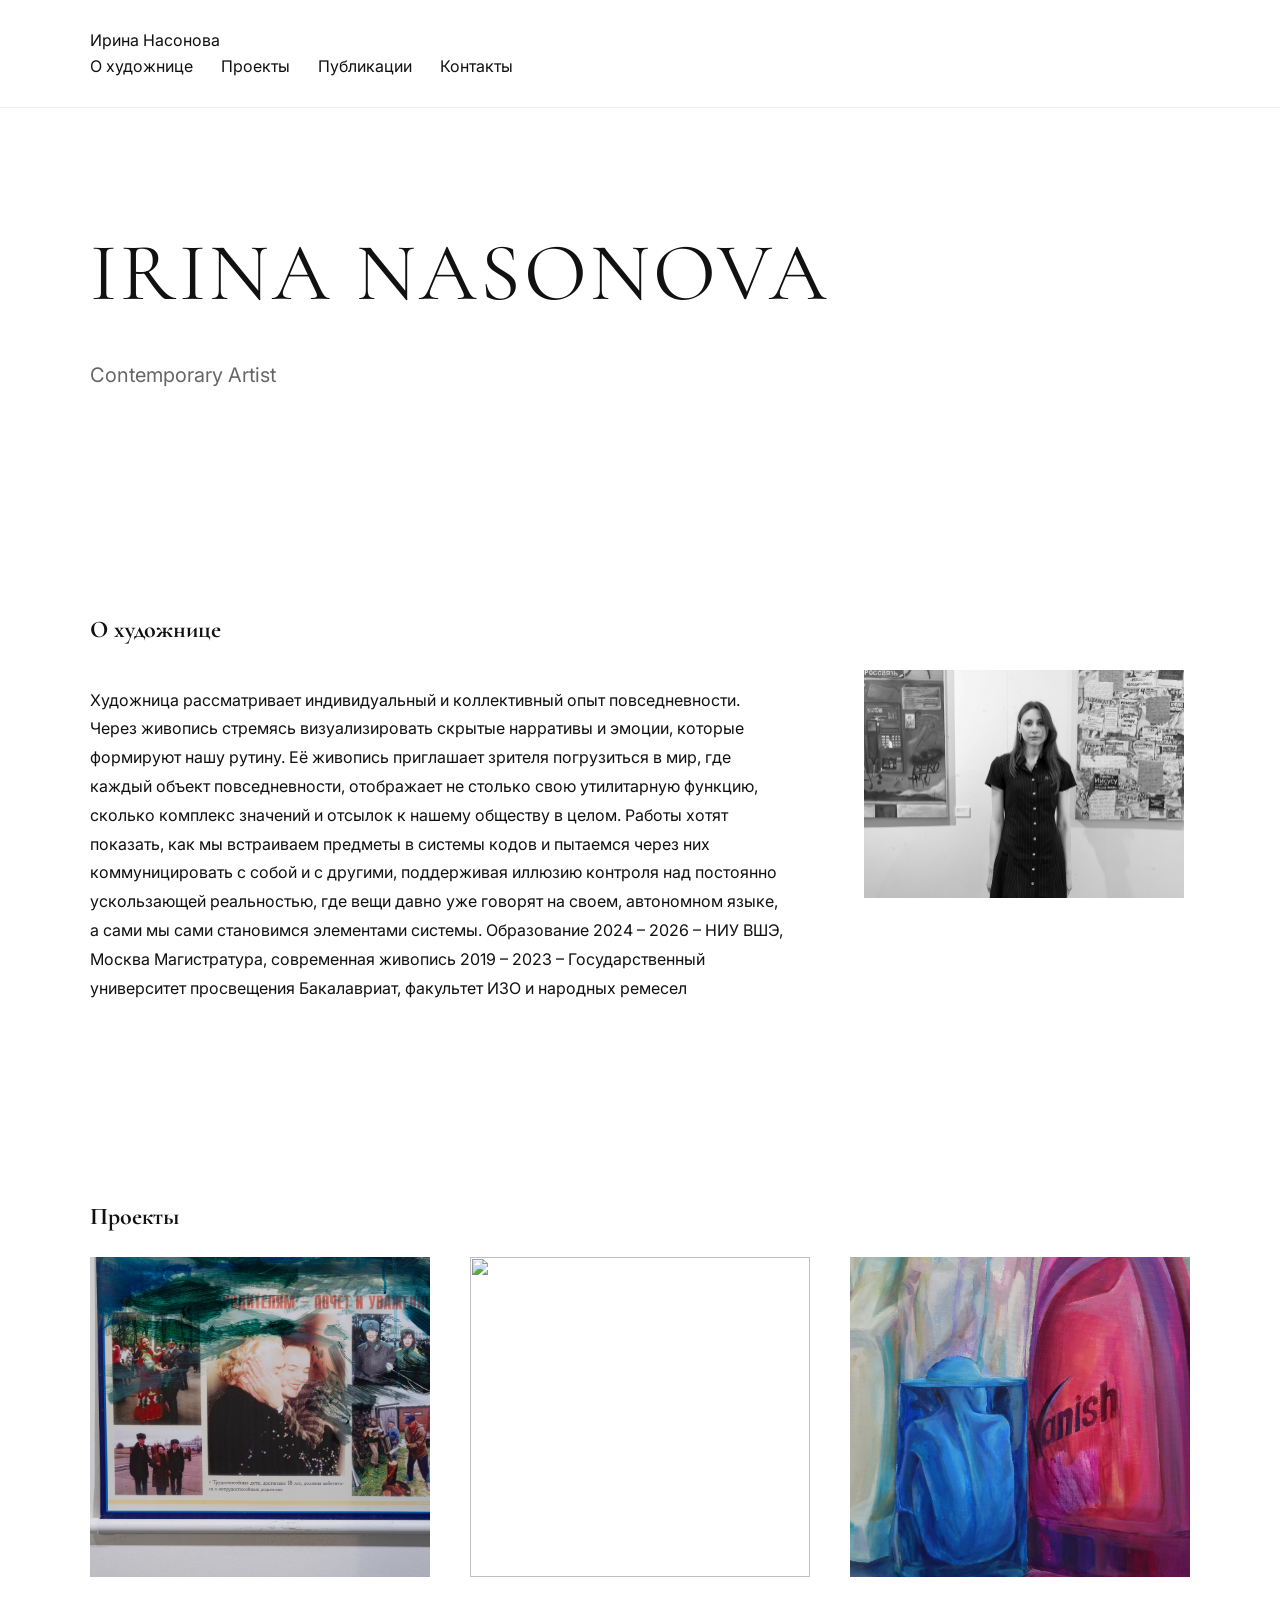
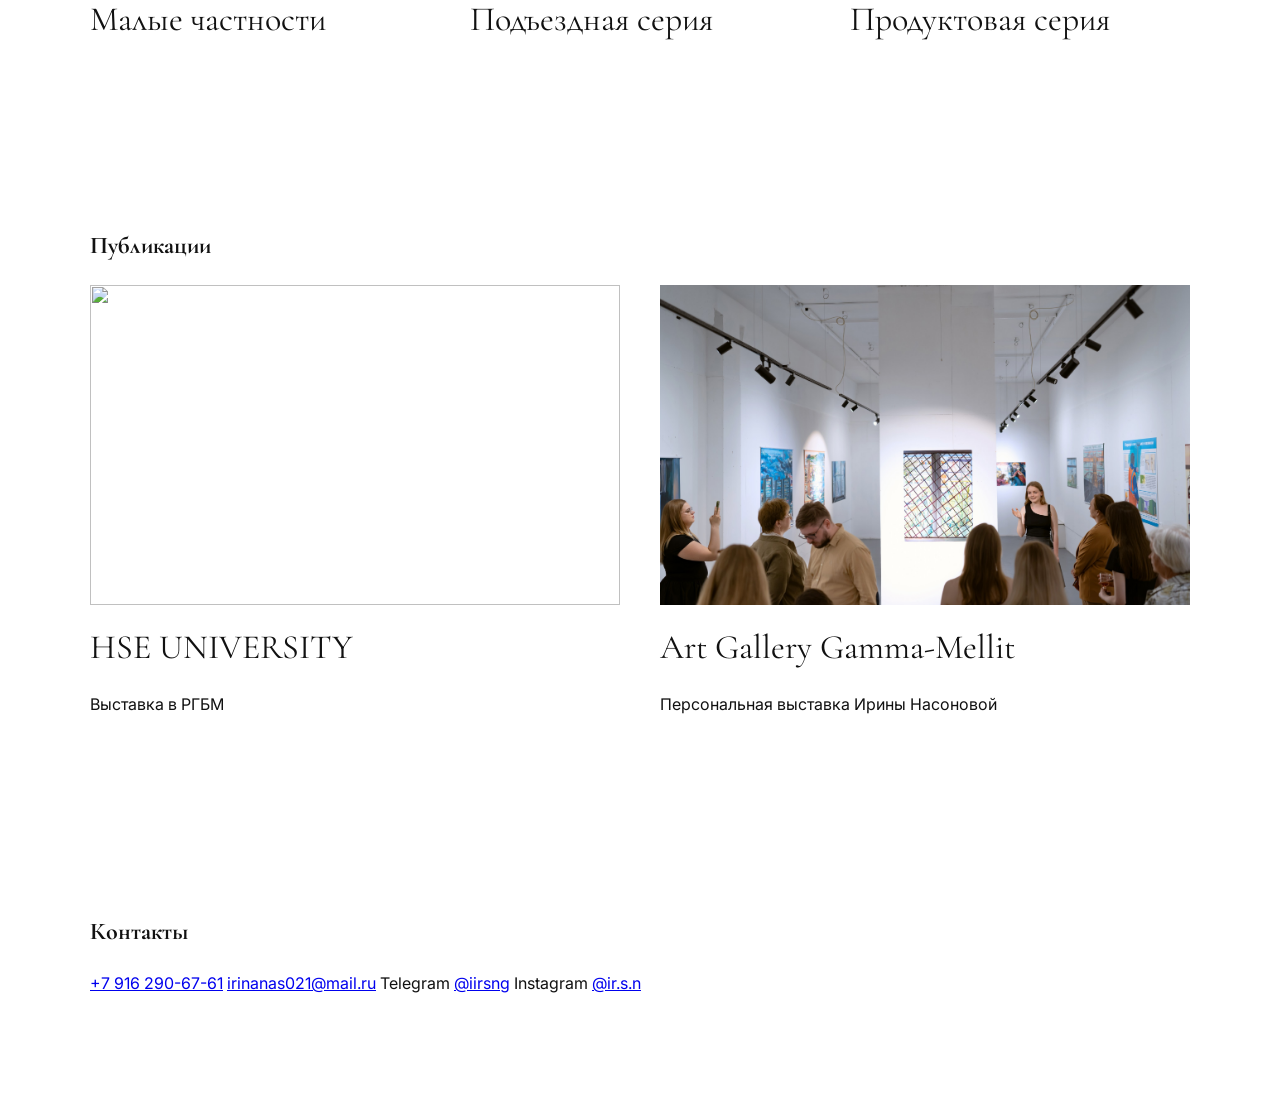
==== index.html @ af524e47 "Update index.html" ====
<!doctype html>
<html>
<head>
<meta charset="utf-8">
<title>Ирина Насонова</title>

<link rel="preconnect" href="https://fonts.googleapis.com">
<link rel="preconnect" href="https://fonts.gstatic.com" crossorigin>

<link href="https://fonts.googleapis.com/css2?family=Cormorant+Garamond:wght@300;400;500&family=Inter:wght@300;400;500&display=swap" rel="stylesheet">

<link rel="stylesheet" href="style.css">
</head>

<body>

<header>
  <div class="container">
    <nav class="main-nav">

      <a href="index.html" class="logo">Ирина Насонова</a>

      <div class="nav-links">
        <a href="#about">О художнице</a>
        <a href="#projects">Проекты</a>
        <a href="#publications">Публикации</a>
        <a href="#contacts">Контакты</a>
      </div>

    </nav>
  </div>
</header>

<div class="container">

<section class="hero">
  <h1>IRINA NASONOVA</h1>
  <p>Contemporary Artist</p>
</section>

<!-- ABOUT -->
<section class="section" id="about">

<h2>О художнице</h2>

<div class="about-grid">

<div>
<p class="lead">
Художница рассматривает индивидуальный и коллективный опыт повседневности. Через живопись стремясь визуализировать скрытые нарративы и эмоции, которые формируют нашу рутину. Её живопись приглашает зрителя погрузиться в мир, где каждый объект повседневности, отображает не столько свою утилитарную функцию, сколько комплекс значений и отсылок к нашему обществу в целом. Работы хотят показать, как мы встраиваем предметы в системы кодов и пытаемся через них коммуницировать с собой и с другими, поддерживая иллюзию контроля над постоянно ускользающей реальностью, где вещи давно уже говорят на своем, автономном языке, а сами мы сами становимся элементами системы.

Образование 

2024 – 2026 – НИУ ВШЭ, Москва 

Магистратура, современная живопись 

2019 – 2023 – Государственный университет просвещения

Бакалавриат, факультет ИЗО и народных ремесел
</p>
</div>

<div class="portrait-wrap">
<img class="portrait" src="photos_artist/portrait1.jpg" alt="Ирина Насонова">
</div>

</div>

</section>

<!-- PROJECTS -->
<section class="section" id="projects">

<h2>Проекты</h2>

<div class="projects">

<div class="project-card">
<a href="malye-chastnosti.html">
<img src="projects/malye-chastnosti/cover.jpg">
<h3>Малые частности</h3>
</a>
</div>

<div class="project-card">
<a href="podezdnaya-seriya.html">
<img src="projects/podezdnaya-seriya/cover.png">
<h3>Подъездная серия</h3>
</a>
</div>

<div class="project-card">
<a href="produktovaya-seria.html">
<img src="projects/produktovaya-seria/cover.JPG">
<h3>Продуктовая серия</h3>
</a>
</div>

</div>

</section>

<!-- PUBLICATIONS -->
<section class="section" id="publications">

<h2>Публикации</h2>

<div class="projects">

<div class="project-card">
<a href="https://design.hse.ru/news/6556?utm_source=tg&utm_medium=social&utm_campaign=art_hse_channel" target="_blank">

<img src="publications/publications01.jpg">
<h3>HSE UNIVERSITY</h3>
<p class="subtitle">Выставка в РГБМ</p>

</a>
</div>

<div class="project-card">
<a href="https://gamma-mellit.ru/tpost/0eapsy8fg1-vistavka-malie-chastnosti-irini-nasonovo" target="_blank">

<img src="publications/publications02.jpg">
<h3>Art Gallery Gamma-Mellit</h3>
<p class="subtitle">Персональная выставка Ирины Насоновой</p>

</a>
</div>

</div>

</section>

<!-- CONTACTS -->
<section class="section" id="contacts">

<h2>Контакты</h2>

<p class="contacts">

<a href="tel:+79162906761">+7 916 290-67-61</a>

<a href="mailto:irinanas021@mail.ru">irinanas021@mail.ru</a>

Telegram

<a href="https://t.me/iirsng" target="_blank">@iirsng</a>

Instagram

<a href="https://www.instagram.com/ir.s.n" target="_blank">@ir.s.n</a>

</p>

</section>

</div>

</body>
</html>
---- style.css ----
body{margin:0;font-family:Georgia,serif;color:#111;background:#fff}
.container{max-width:1100px;margin:auto;padding:0 32px}
header{padding:28px 0;border-bottom:1px solid #eee;position:sticky;top:0;background:white}
nav a{margin-right:24px;color:#111;text-decoration:none}
.hero{padding:100px 0}
.hero h1{font-size:64px;font-weight:400;margin:0}
.lead{max-width:700px;line-height:1.8}
.section{padding:80px 0}
.projects{display:grid;gap:50px}
.project-card img{width:100%;display:block}
.project-card h3{font-weight:400}
.artwork{margin:70px auto;max-width:900px}
.artwork img{width:100%;display:block}
.caption{max-width:700px;margin-top:16px;line-height:1.7}
.small{color:#555}


body{font-family:Inter,sans-serif;line-height:1.6}
.hero h1,h1,h2,h3{font-family:"Cormorant Garamond",serif}
.hero h1{font-size:82px;letter-spacing:.04em}
.hero p{font-size:20px;color:#666}
.about-grid{display:grid;grid-template-columns:1.7fr .8fr;gap:60px;align-items:start}
.portrait{width:100%;max-width:320px;display:block;filter:grayscale(100%)}
.portrait-wrap{display:flex;justify-content:center}
.projects{grid-template-columns:repeat(auto-fit,minmax(280px,1fr));gap:40px}
.project-card a{text-decoration:none;color:#111}
.project-card img{width:100%;height:320px;object-fit:cover;display:block}
.project-card h3{font-family:"Cormorant Garamond",serif;font-size:34px;font-weight:400;margin:16px 0 0}
.project-card{transition:.35s ease}
.project-card:hover{transform:translateY(-4px)}
@media (max-width:800px){
.about-grid{grid-template-columns:1fr}
.hero h1{font-size:52px}
}
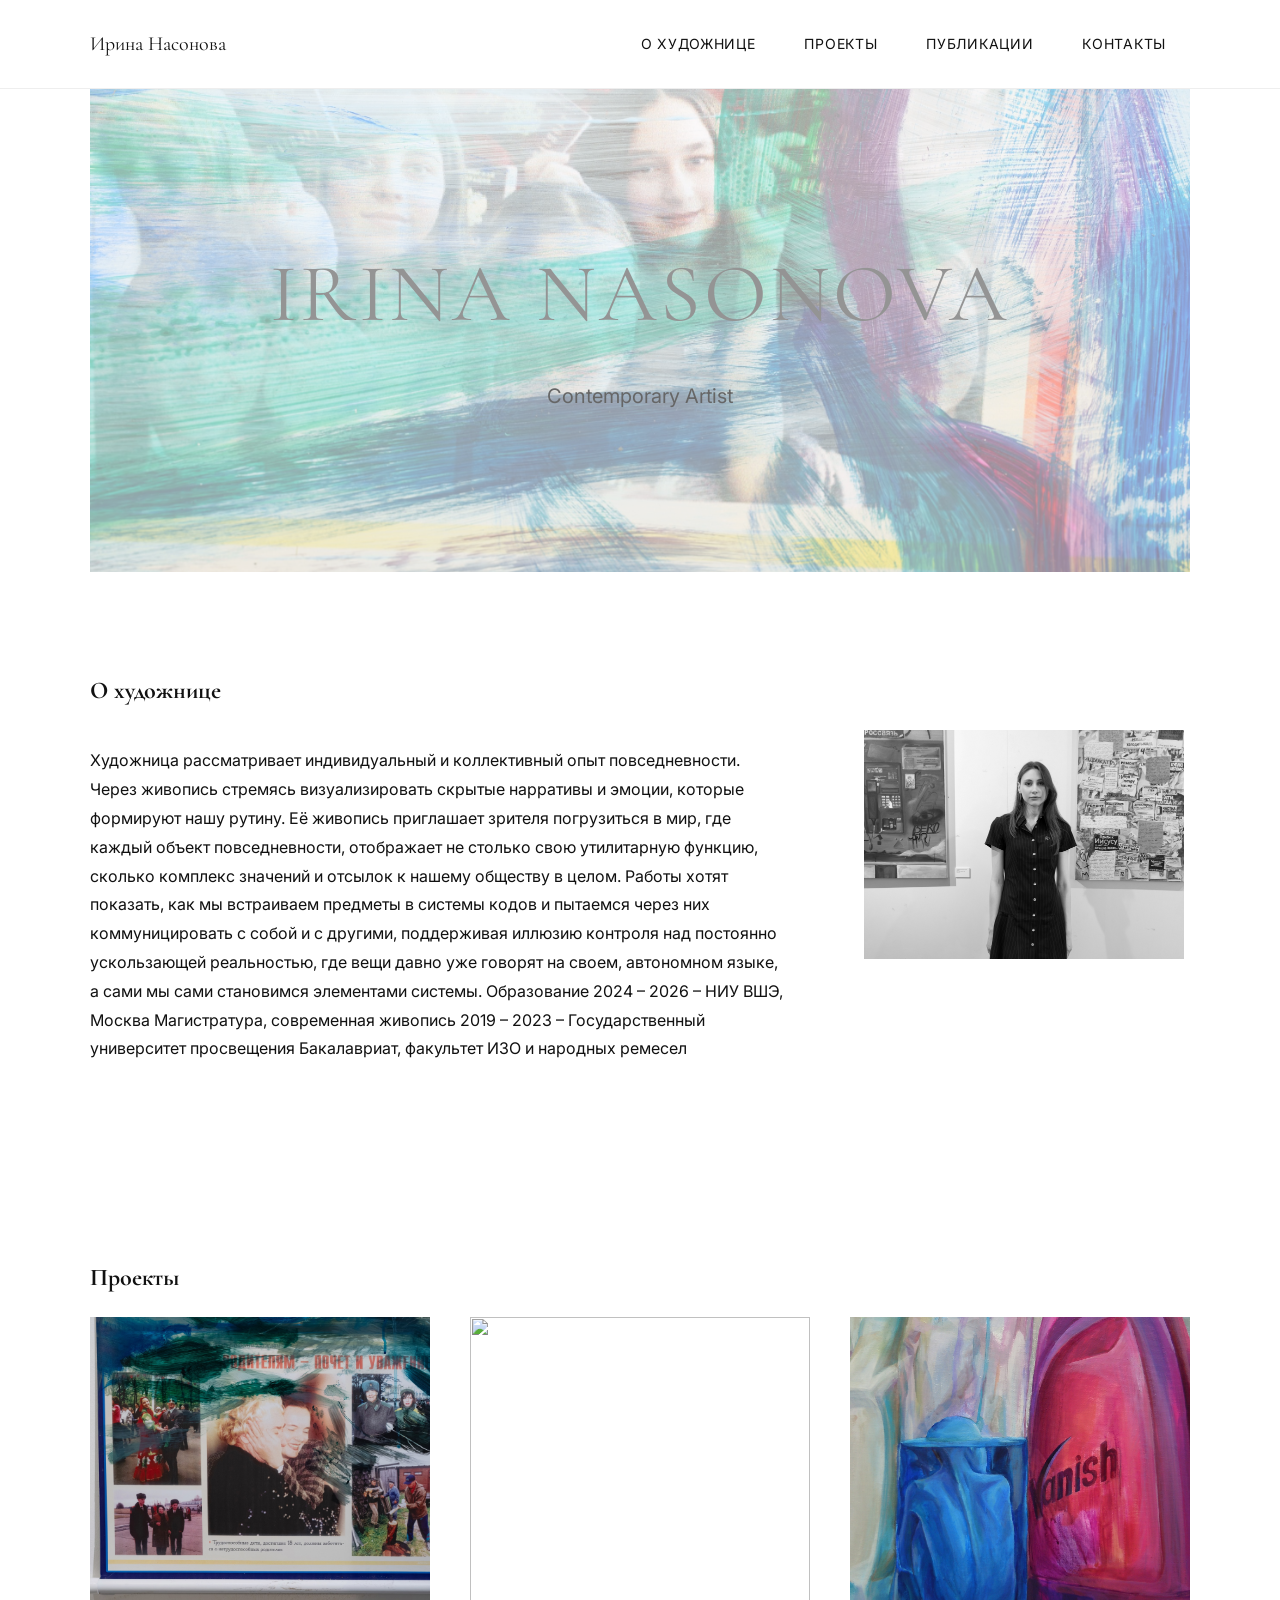
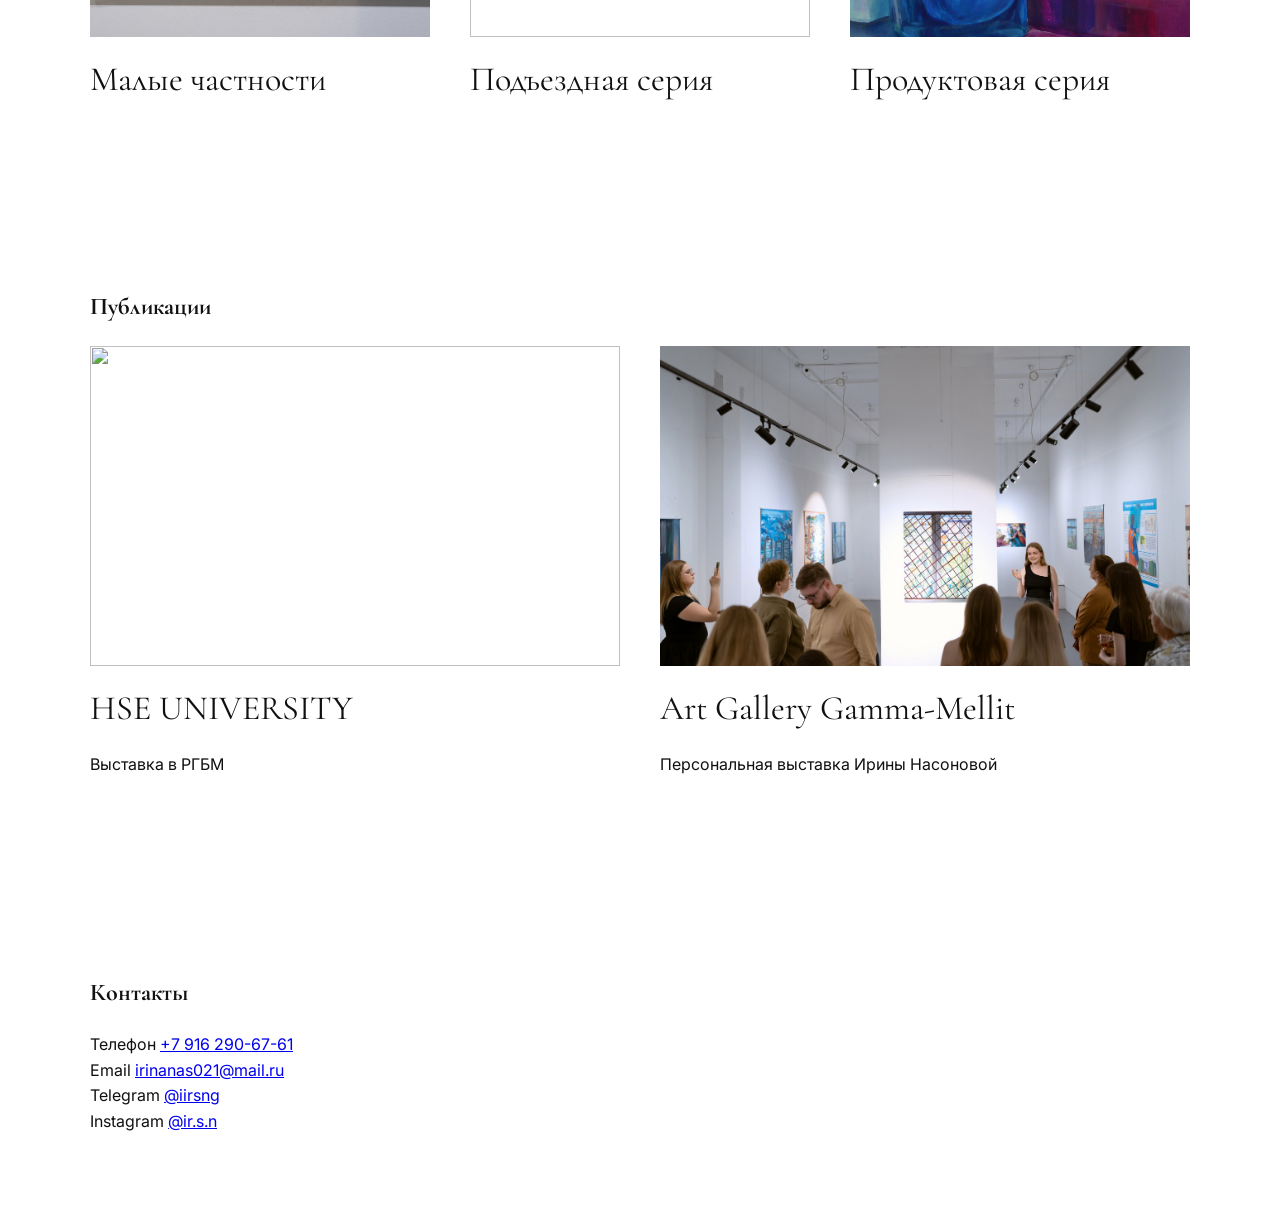
==== commit f7884d1d: "Update index.html" ====
--- a/index.html
+++ b/index.html
@@ -132,30 +132,34 @@
 
 </section>
 
-<!-- CONTACTS -->
-<section class="section" id="contacts">
-
+<section class="section">
 <h2>Контакты</h2>
 
-<p class="contacts">
+<div class="contact-block">
 
+<div class="contact-item">
+<span class="label">Телефон</span>
 <a href="tel:+79162906761">+7 916 290-67-61</a>
+</div>
 
+<div class="contact-item">
+<span class="label">Email</span>
 <a href="mailto:irinanas021@mail.ru">irinanas021@mail.ru</a>
+</div>
 
-Telegram
+<div class="contact-item">
+<span class="label">Telegram</span>
+<a href="https://t.me/iirsng" target="_blank">@iirsng</a>
+</div>
 
-<a href="https://t.me/iirsng" target="_blank">@iirsng</a>
+<div class="contact-item">
+<span class="label">Instagram</span>
+<a href="https://www.instagram.com/ir.s.n" target="_blank">@ir.s.n</a>
+</div>
 
-Instagram
-
-<a href="https://www.instagram.com/ir.s.n" target="_blank">@ir.s.n</a>
-
-</p>
+</div>
 
 </section>
 
-</div>
-
 </body>
 </html>
--- a/style.css
+++ b/style.css
@@ -33,3 +33,69 @@
 .about-grid{grid-template-columns:1fr}
 .hero h1{font-size:52px}
 }
+.main-nav{
+    display:flex;
+    justify-content:space-between;
+    align-items:center;
+}
+
+.nav-links{
+    display:flex;
+    gap:25px;
+}
+
+.nav-links a{
+    text-decoration:none;
+    color:#111;
+    font-size:14px;
+    text-transform:uppercase;
+    letter-spacing:0.05em;
+}
+
+.nav-links a:hover{
+    opacity:0.5;
+}
+
+.logo{
+    text-decoration:none;
+    color:#111;
+    font-family:"Cormorant Garamond",serif;
+    font-size:20px;
+}
+.hero{
+    padding:140px 0;
+    text-align:center;
+
+    background-image:url("photos_artist/hero.jpg");
+    background-size:cover;
+    background-position:center;
+    background-repeat:no-repeat;
+
+    position:relative;
+}
+.hero::before{
+    content:"";
+    position:absolute;
+    inset:0;
+    background:rgba(255,255,255,0.55);
+}
+hero h1,
+.hero p{
+    position:relative;
+    z-index:1;
+}
+.gallery-grid{
+    display:grid;
+    grid-template-columns:repeat(2, 1fr);
+    gap:60px;
+    align-items:start;
+}
+
+.gallery-grid .artwork{
+    margin:0;
+}
+
+.gallery-grid img{
+    width:100%;
+    display:block;
+}
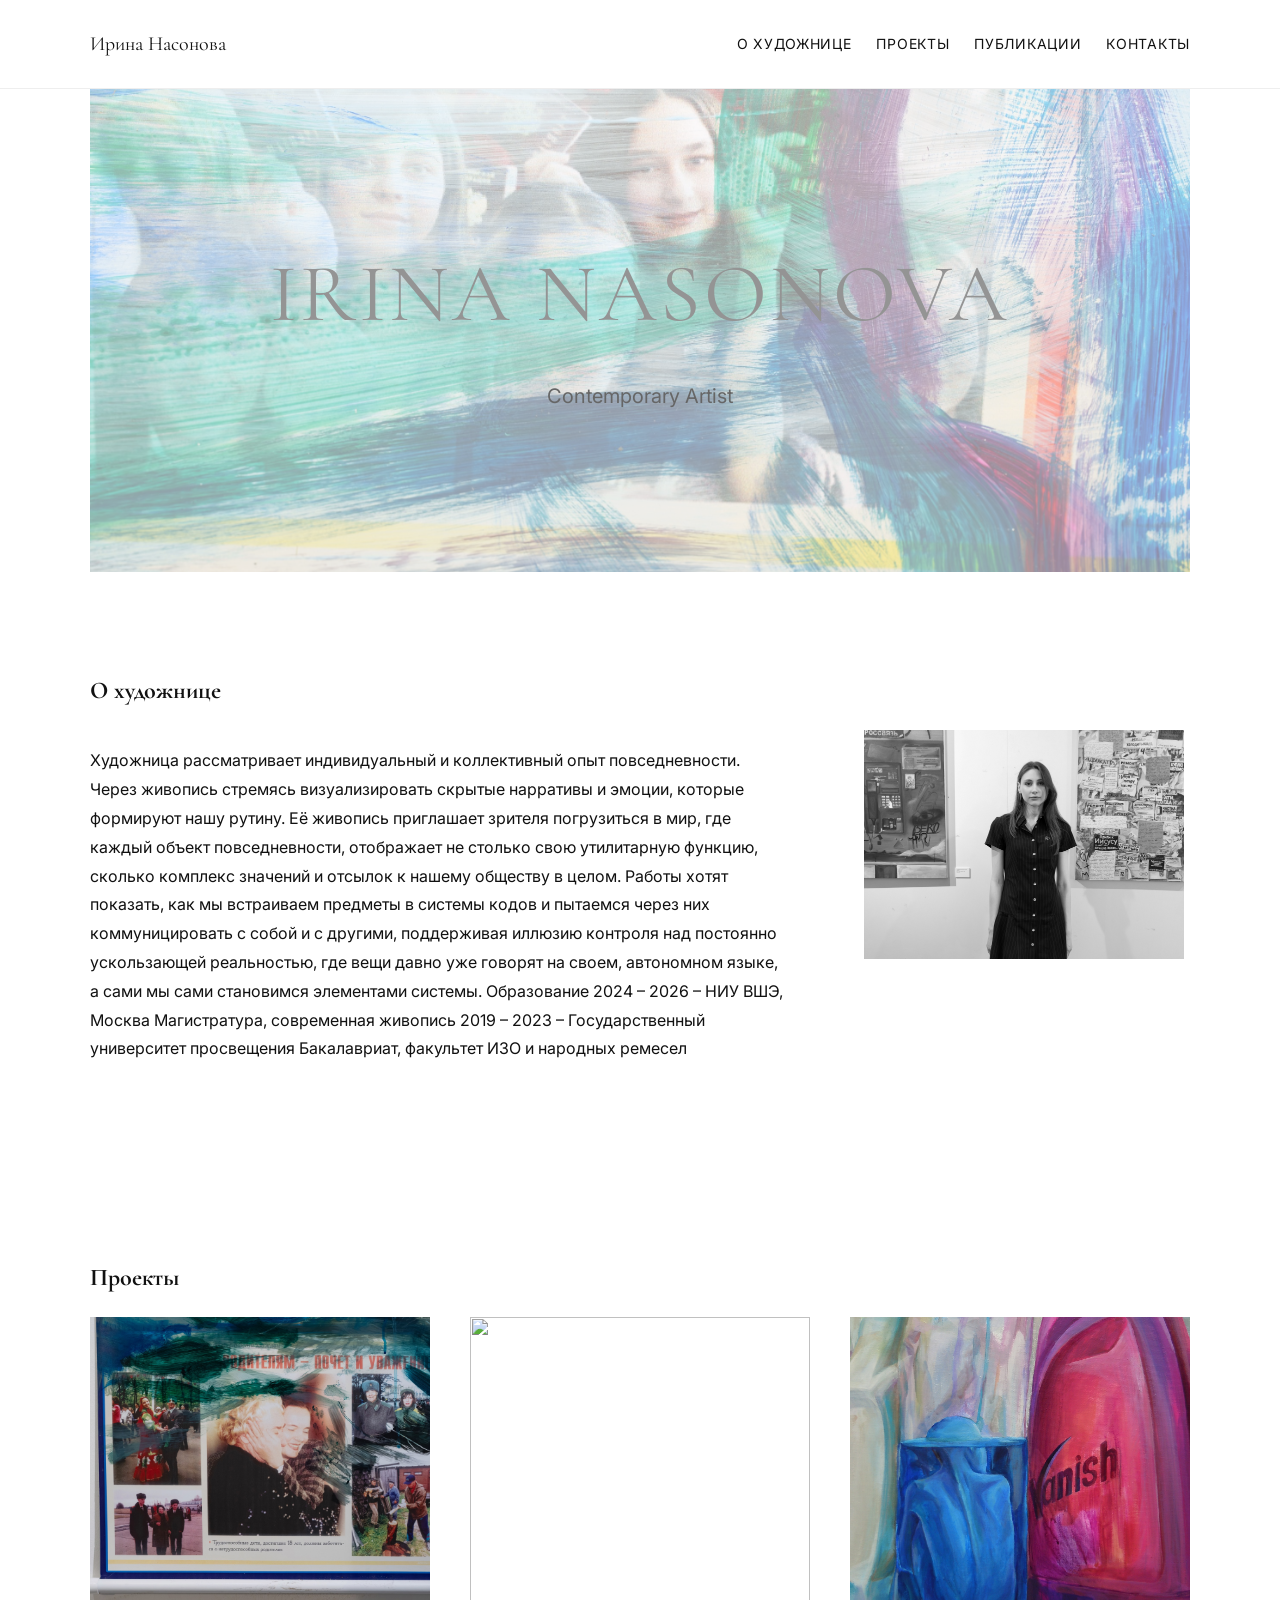
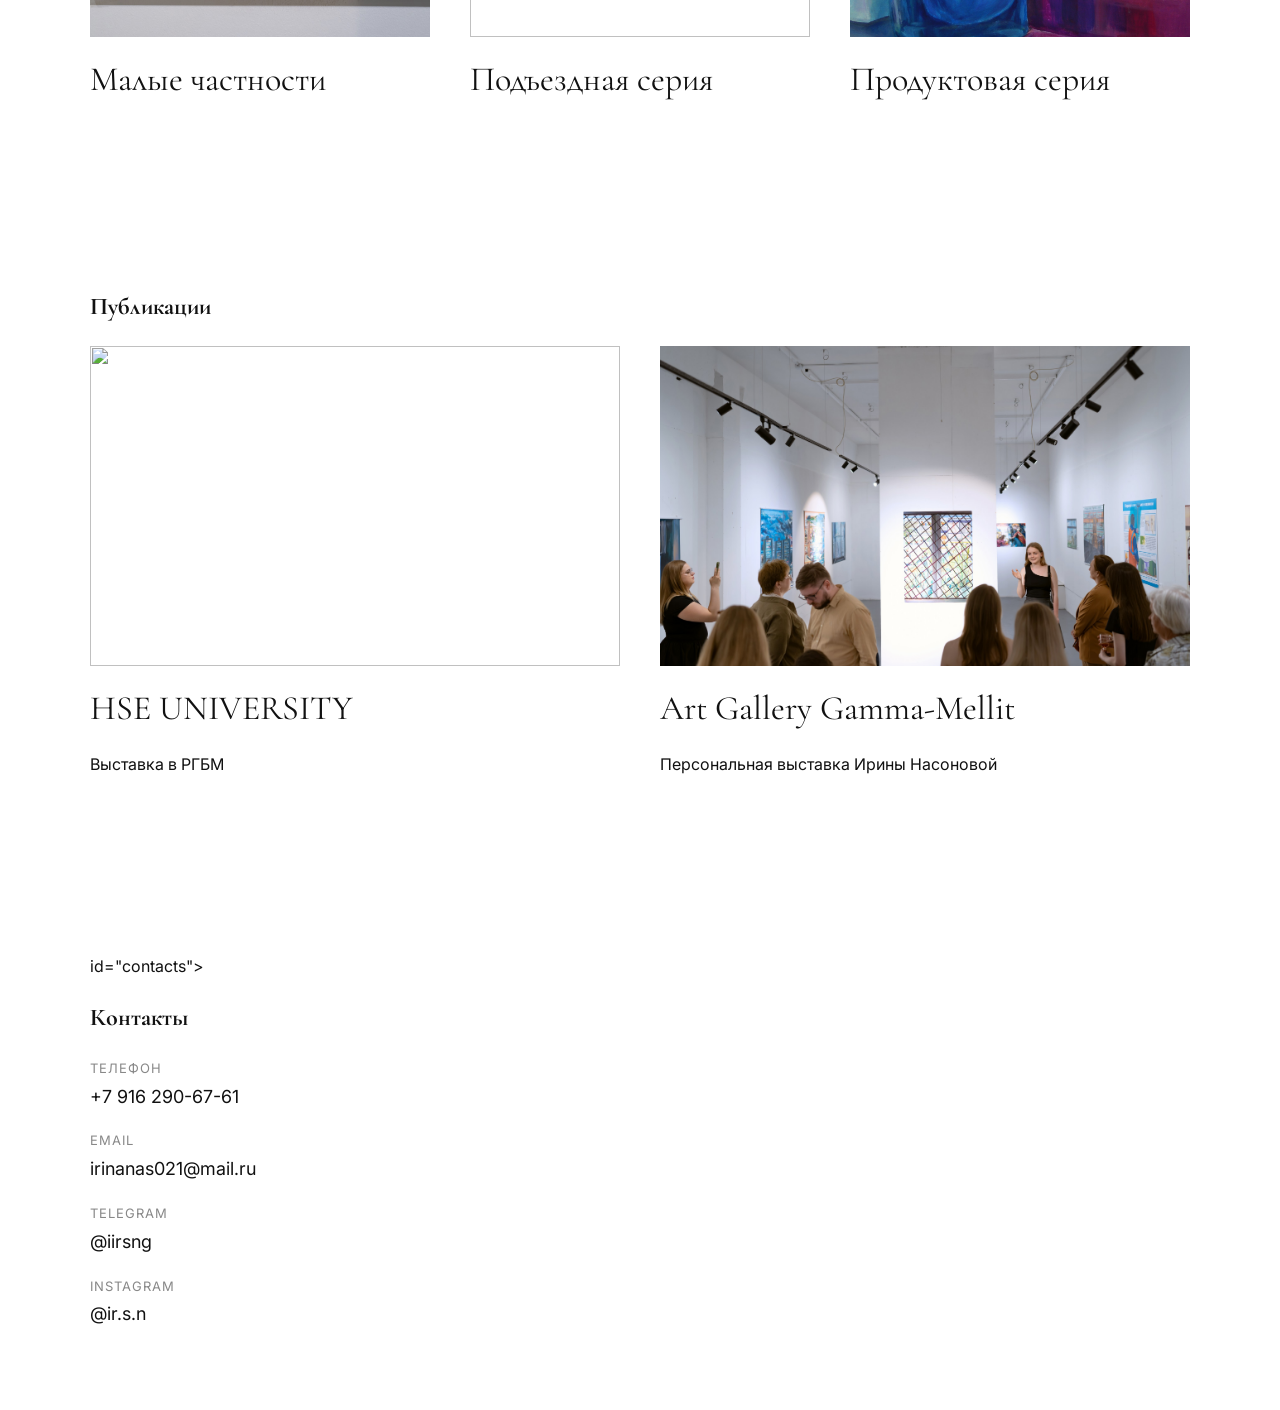
==== commit c1e8ff5b: "Update index.html" ====
--- a/index.html
+++ b/index.html
@@ -132,7 +132,7 @@
 
 </section>
 
-<section class="section">
+<section class="section">id="contacts">
 <h2>Контакты</h2>
 
 <div class="contact-block">
--- a/style.css
+++ b/style.css
@@ -2,6 +2,7 @@
 body{margin:0;font-family:Georgia,serif;color:#111;background:#fff}
 .container{max-width:1100px;margin:auto;padding:0 32px}
 header{padding:28px 0;border-bottom:1px solid #eee;position:sticky;top:0;background:white}
+z-index:1000;
 nav a{margin-right:24px;color:#111;text-decoration:none}
 .hero{padding:100px 0}
 .hero h1{font-size:64px;font-weight:400;margin:0}
@@ -99,3 +100,88 @@
     width:100%;
     display:block;
 }
+.contact-block{
+    margin-top:20px;
+    display:flex;
+    flex-direction:column;
+    gap:18px;
+    max-width:500px;
+}
+
+.contact-item{
+    display:flex;
+    flex-direction:column;
+    gap:4px;
+}
+
+.contact-item .label{
+    font-size:13px;
+    letter-spacing:0.08em;
+    text-transform:uppercase;
+    color:#888;
+}
+
+.contact-item a{
+    font-size:18px;
+    color:#111;
+    text-decoration:none;
+    border-bottom:1px solid transparent;
+    width:max-content;
+    transition:opacity .2s ease, border-color .2s ease;
+}
+
+.contact-item a:hover{
+    opacity:0.6;
+    border-bottom:1px solid #ddd;
+}
+.main-nav{
+    display:flex;
+    justify-content:space-between;
+    align-items:center;
+}
+
+.nav-links{
+    display:flex;
+    gap:25px;
+}
+
+.nav-links a{
+    text-decoration:none;
+    color:#111;
+}
+
+.logo{
+    text-decoration:none;
+    color:#111;
+}
+
+.gallery-grid{
+    display:grid;
+    grid-template-columns:repeat(2,1fr);
+    gap:50px;
+    margin-top:40px;
+}
+
+.gallery-grid .artwork{
+    margin:0;
+}
+
+max-width:800px{
+    .gallery-grid{
+        grid-template-columns:1fr;
+    }
+}
+.work-text{
+    margin-top:12px;
+}
+
+.work-text summary{
+    cursor:pointer;
+    color:#666;
+    font-size:14px;
+}
+
+.work-text p{
+    margin-top:12px;
+    line-height:1.7;
+}
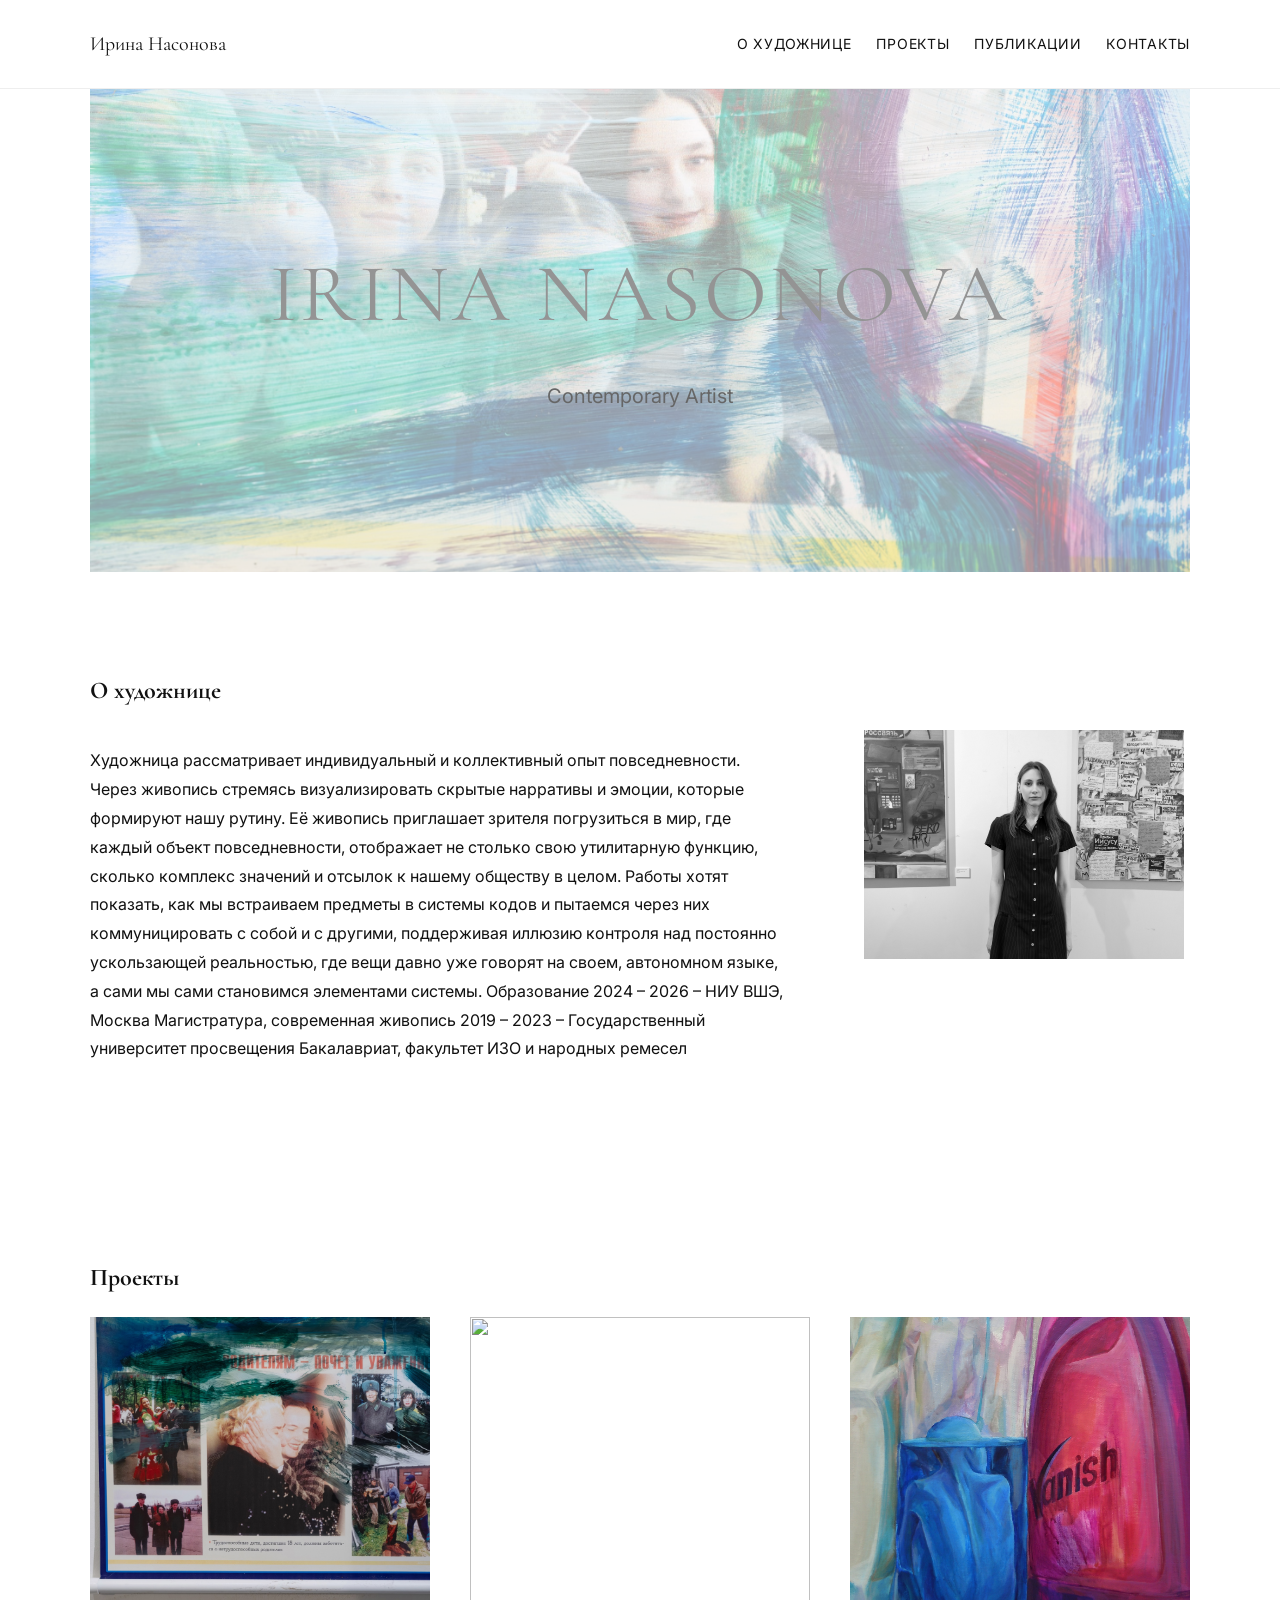
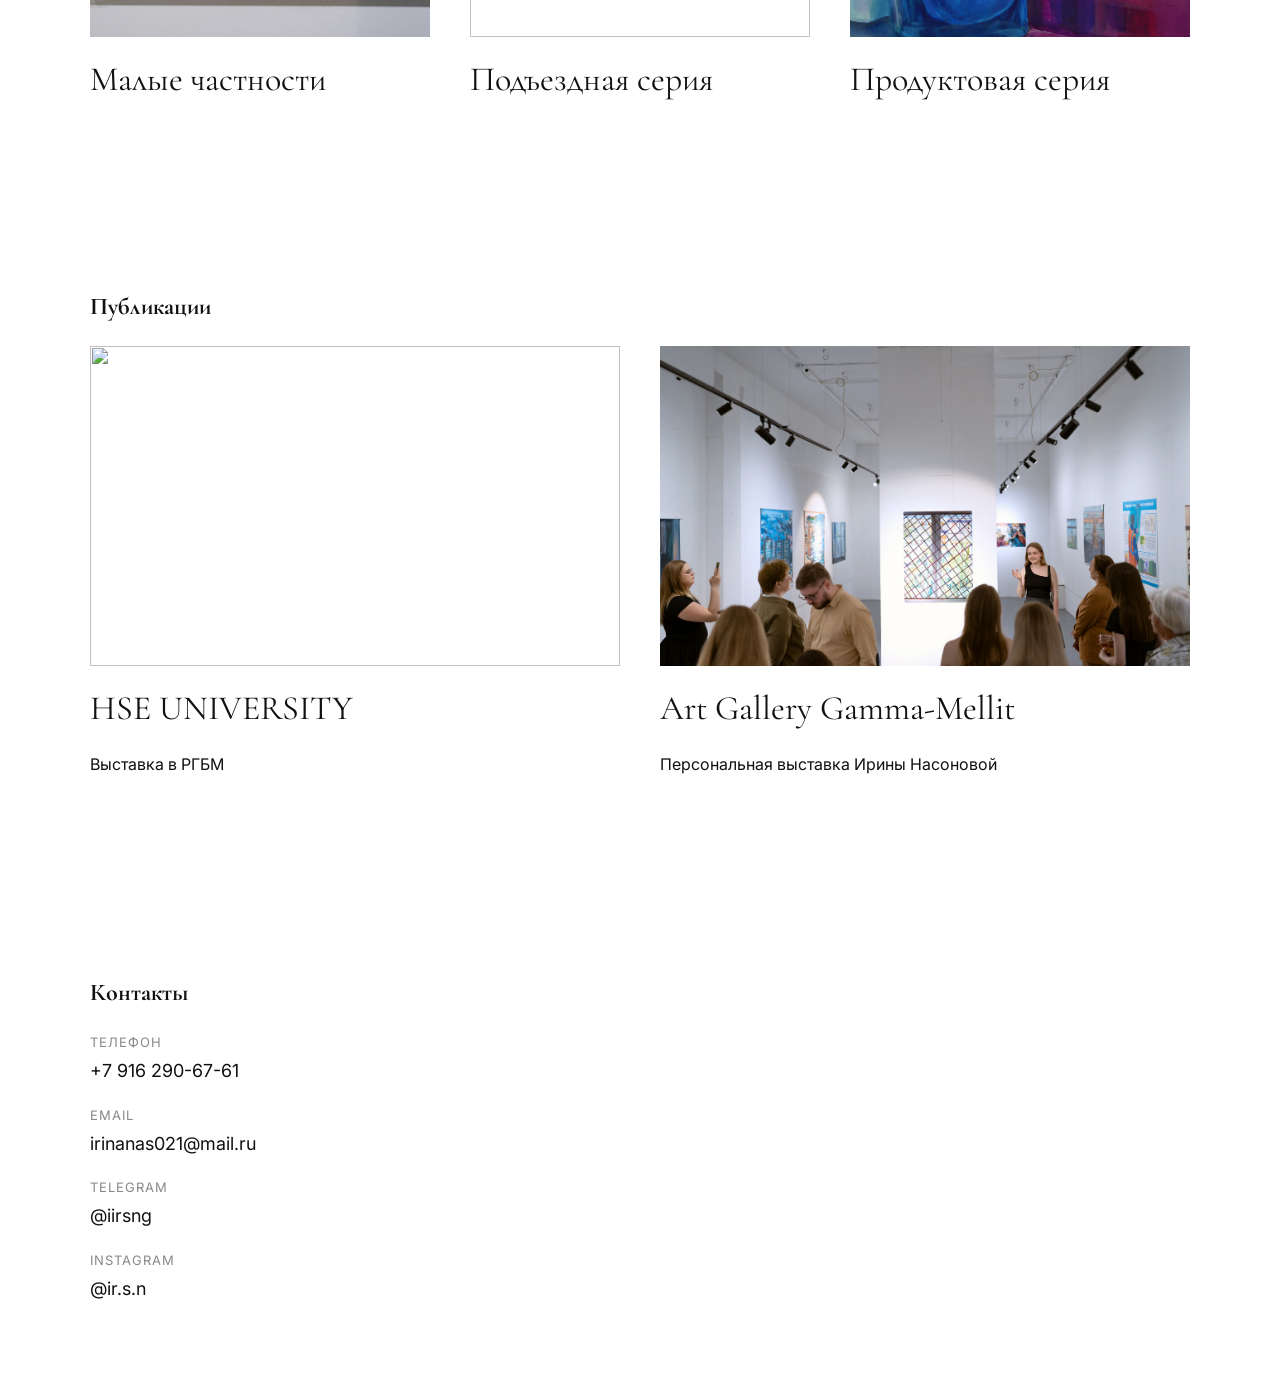
==== commit 0243257b: "Update index.html" ====
--- a/index.html
+++ b/index.html
@@ -132,7 +132,9 @@
 
 </section>
 
-<section class="section">id="contacts">
+<!-- CONTACTS -->
+<section class="section" id="contacts">
+
 <h2>Контакты</h2>
 
 <div class="contact-block">
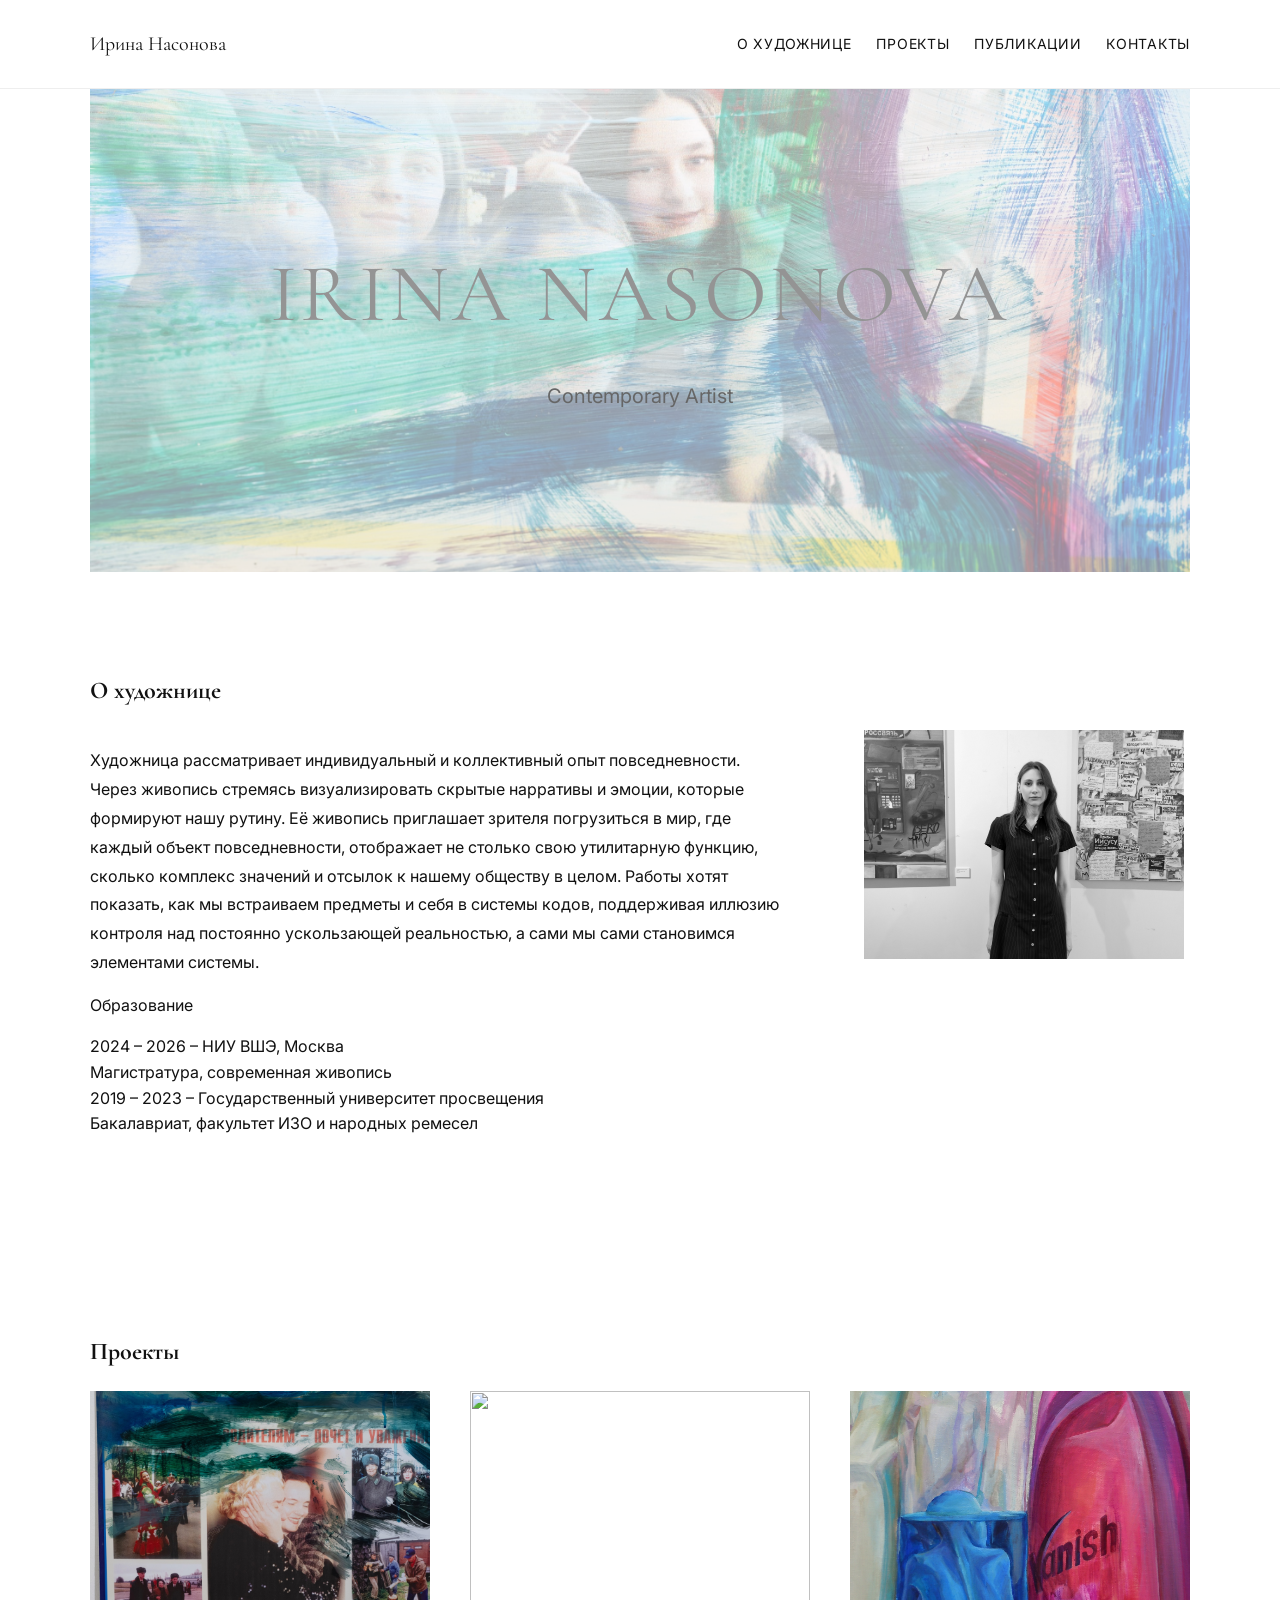
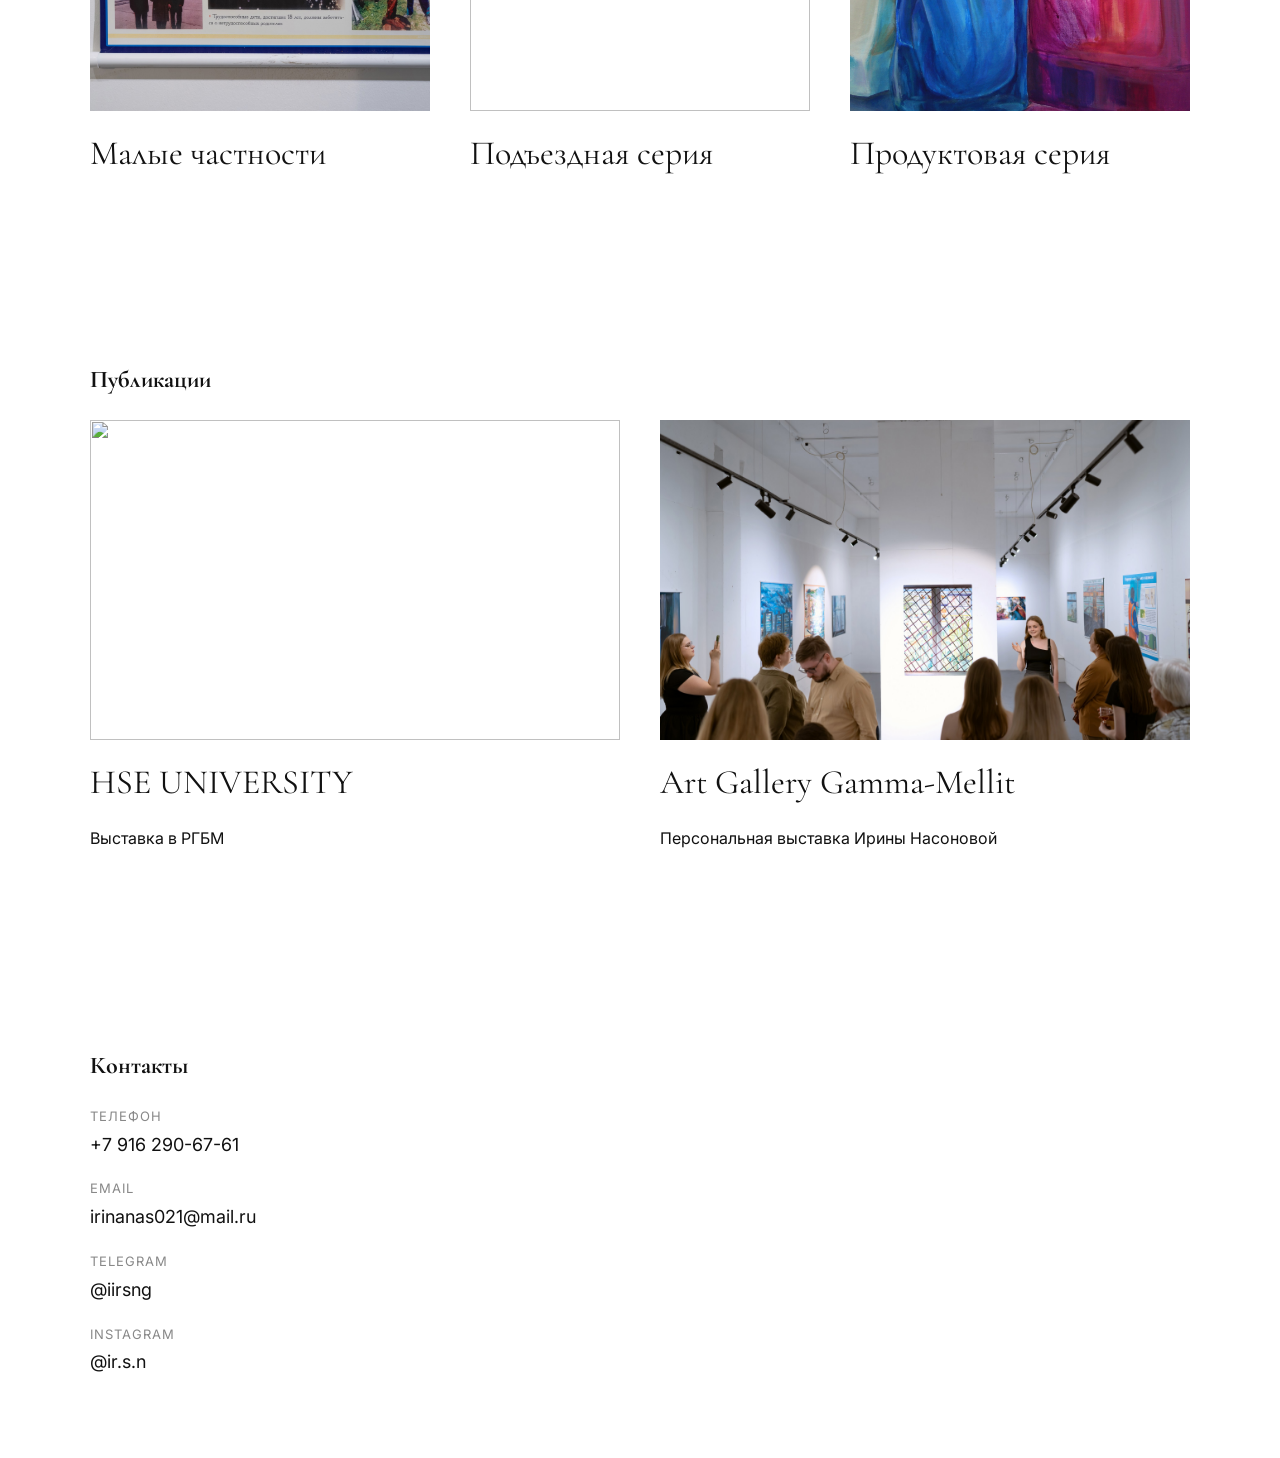
==== commit 3158dcf6: "Update index.html" ====
--- a/index.html
+++ b/index.html
@@ -47,17 +47,14 @@
 
 <div>
 <p class="lead">
-Художница рассматривает индивидуальный и коллективный опыт повседневности. Через живопись стремясь визуализировать скрытые нарративы и эмоции, которые формируют нашу рутину. Её живопись приглашает зрителя погрузиться в мир, где каждый объект повседневности, отображает не столько свою утилитарную функцию, сколько комплекс значений и отсылок к нашему обществу в целом. Работы хотят показать, как мы встраиваем предметы в системы кодов и пытаемся через них коммуницировать с собой и с другими, поддерживая иллюзию контроля над постоянно ускользающей реальностью, где вещи давно уже говорят на своем, автономном языке, а сами мы сами становимся элементами системы.
-
+Художница рассматривает индивидуальный и коллективный опыт повседневности. Через живопись стремясь визуализировать скрытые нарративы и эмоции, которые формируют нашу рутину. Её живопись приглашает зрителя погрузиться в мир, где каждый объект повседневности, отображает не столько свою утилитарную функцию, сколько комплекс значений и отсылок к нашему обществу в целом. Работы хотят показать, как мы встраиваем предметы и себя в системы кодов, поддерживая иллюзию контроля над постоянно ускользающей реальностью, а сами мы сами становимся элементами системы.
+</p>
 Образование 
-
-2024 – 2026 – НИУ ВШЭ, Москва 
-
-Магистратура, современная живопись 
-
-2019 – 2023 – Государственный университет просвещения
-
-Бакалавриат, факультет ИЗО и народных ремесел
+</p>
+2024 – 2026 – НИУ ВШЭ, Москва <br>
+Магистратура, современная живопись <br>
+2019 – 2023 – Государственный университет просвещения <br>
+Бакалавриат, факультет ИЗО и народных ремесел <br>
 </p>
 </div>
 
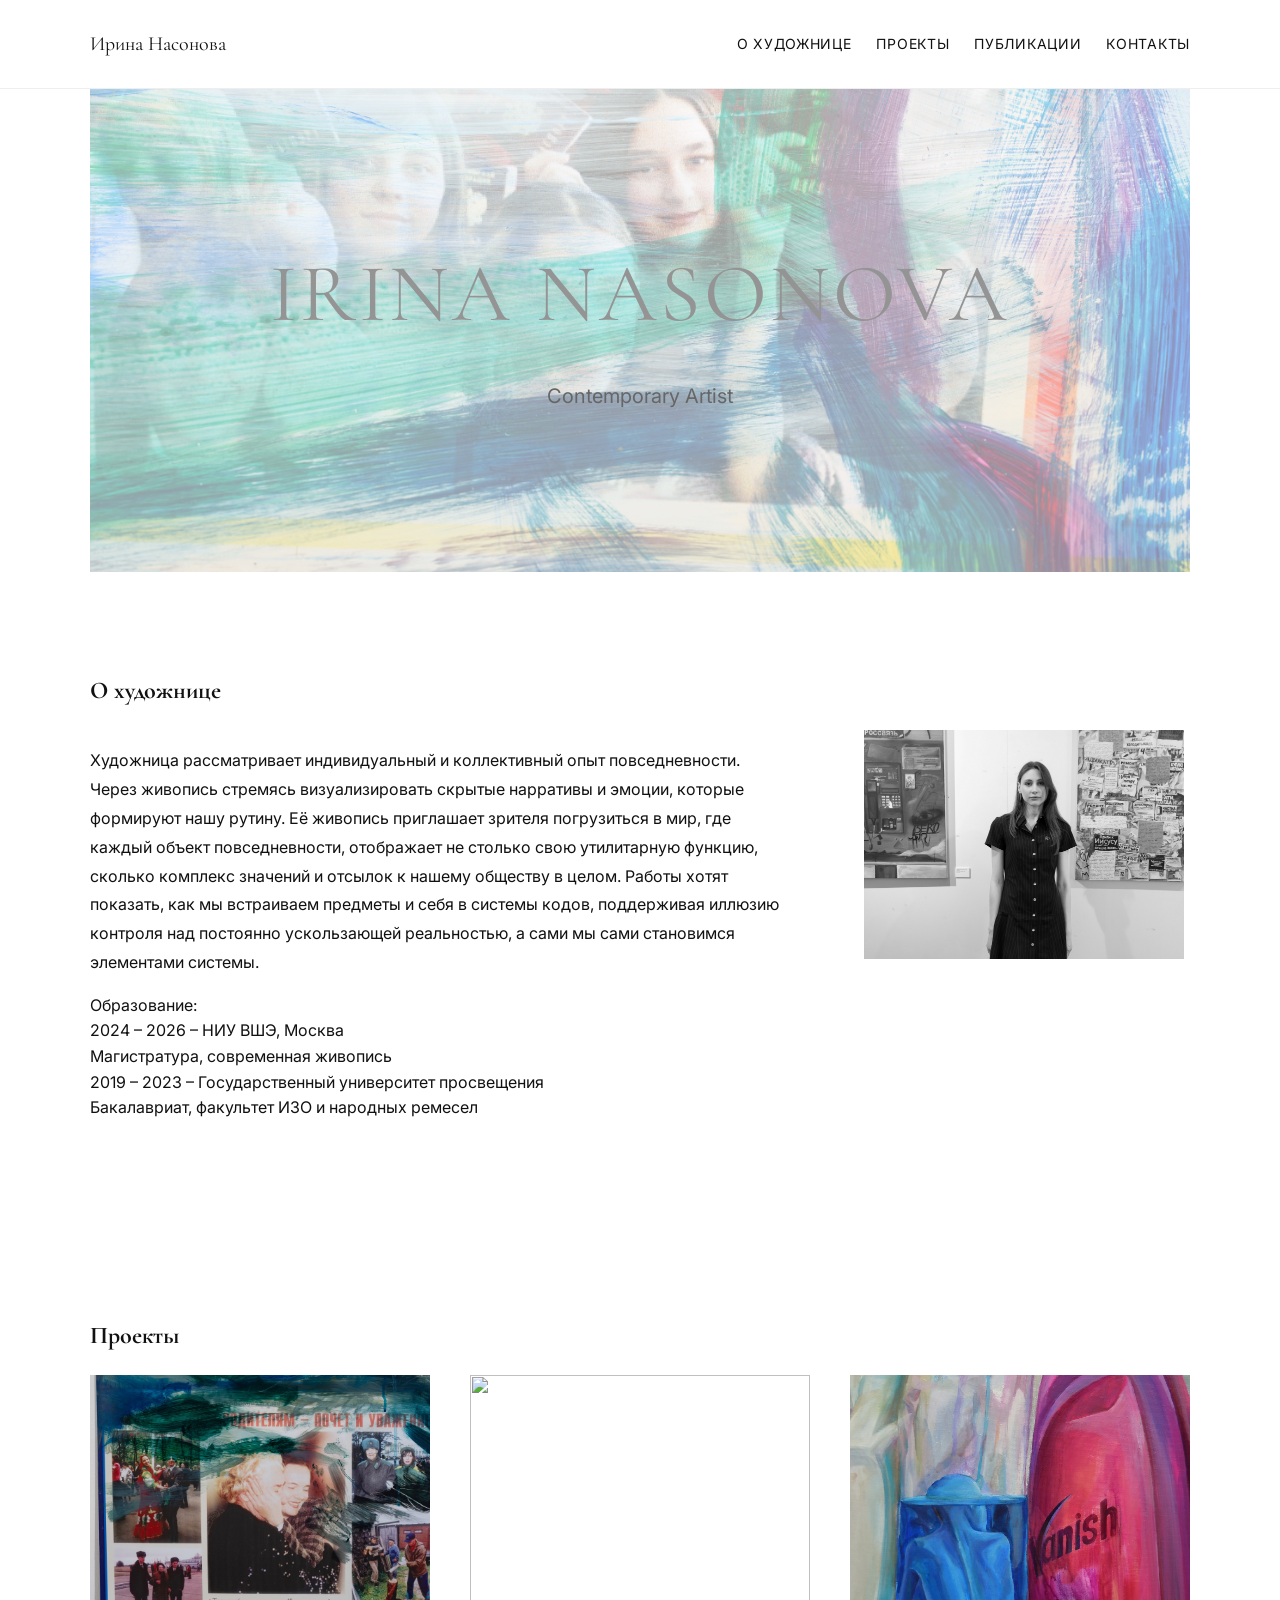
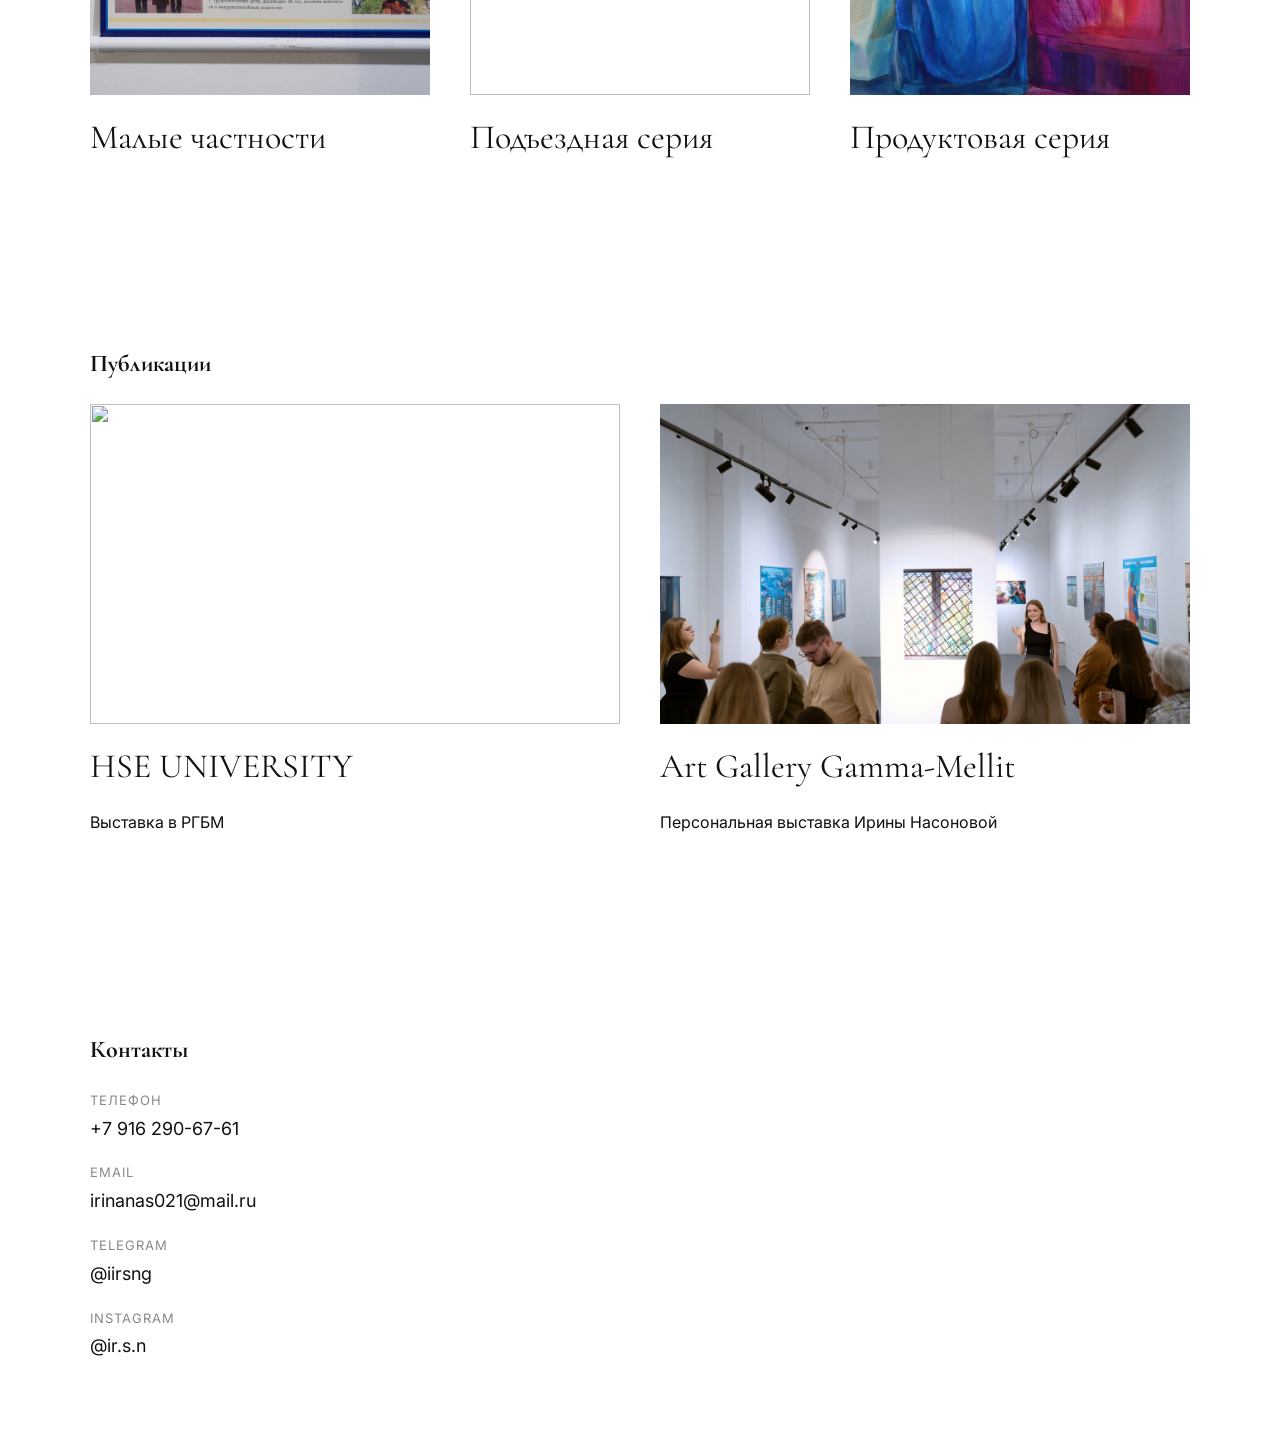
==== commit 6ada8e7b: "Update index.html" ====
--- a/index.html
+++ b/index.html
@@ -49,8 +49,7 @@
 <p class="lead">
 Художница рассматривает индивидуальный и коллективный опыт повседневности. Через живопись стремясь визуализировать скрытые нарративы и эмоции, которые формируют нашу рутину. Её живопись приглашает зрителя погрузиться в мир, где каждый объект повседневности, отображает не столько свою утилитарную функцию, сколько комплекс значений и отсылок к нашему обществу в целом. Работы хотят показать, как мы встраиваем предметы и себя в системы кодов, поддерживая иллюзию контроля над постоянно ускользающей реальностью, а сами мы сами становимся элементами системы.
 </p>
-Образование 
-</p>
+Образование: <br>
 2024 – 2026 – НИУ ВШЭ, Москва <br>
 Магистратура, современная живопись <br>
 2019 – 2023 – Государственный университет просвещения <br>
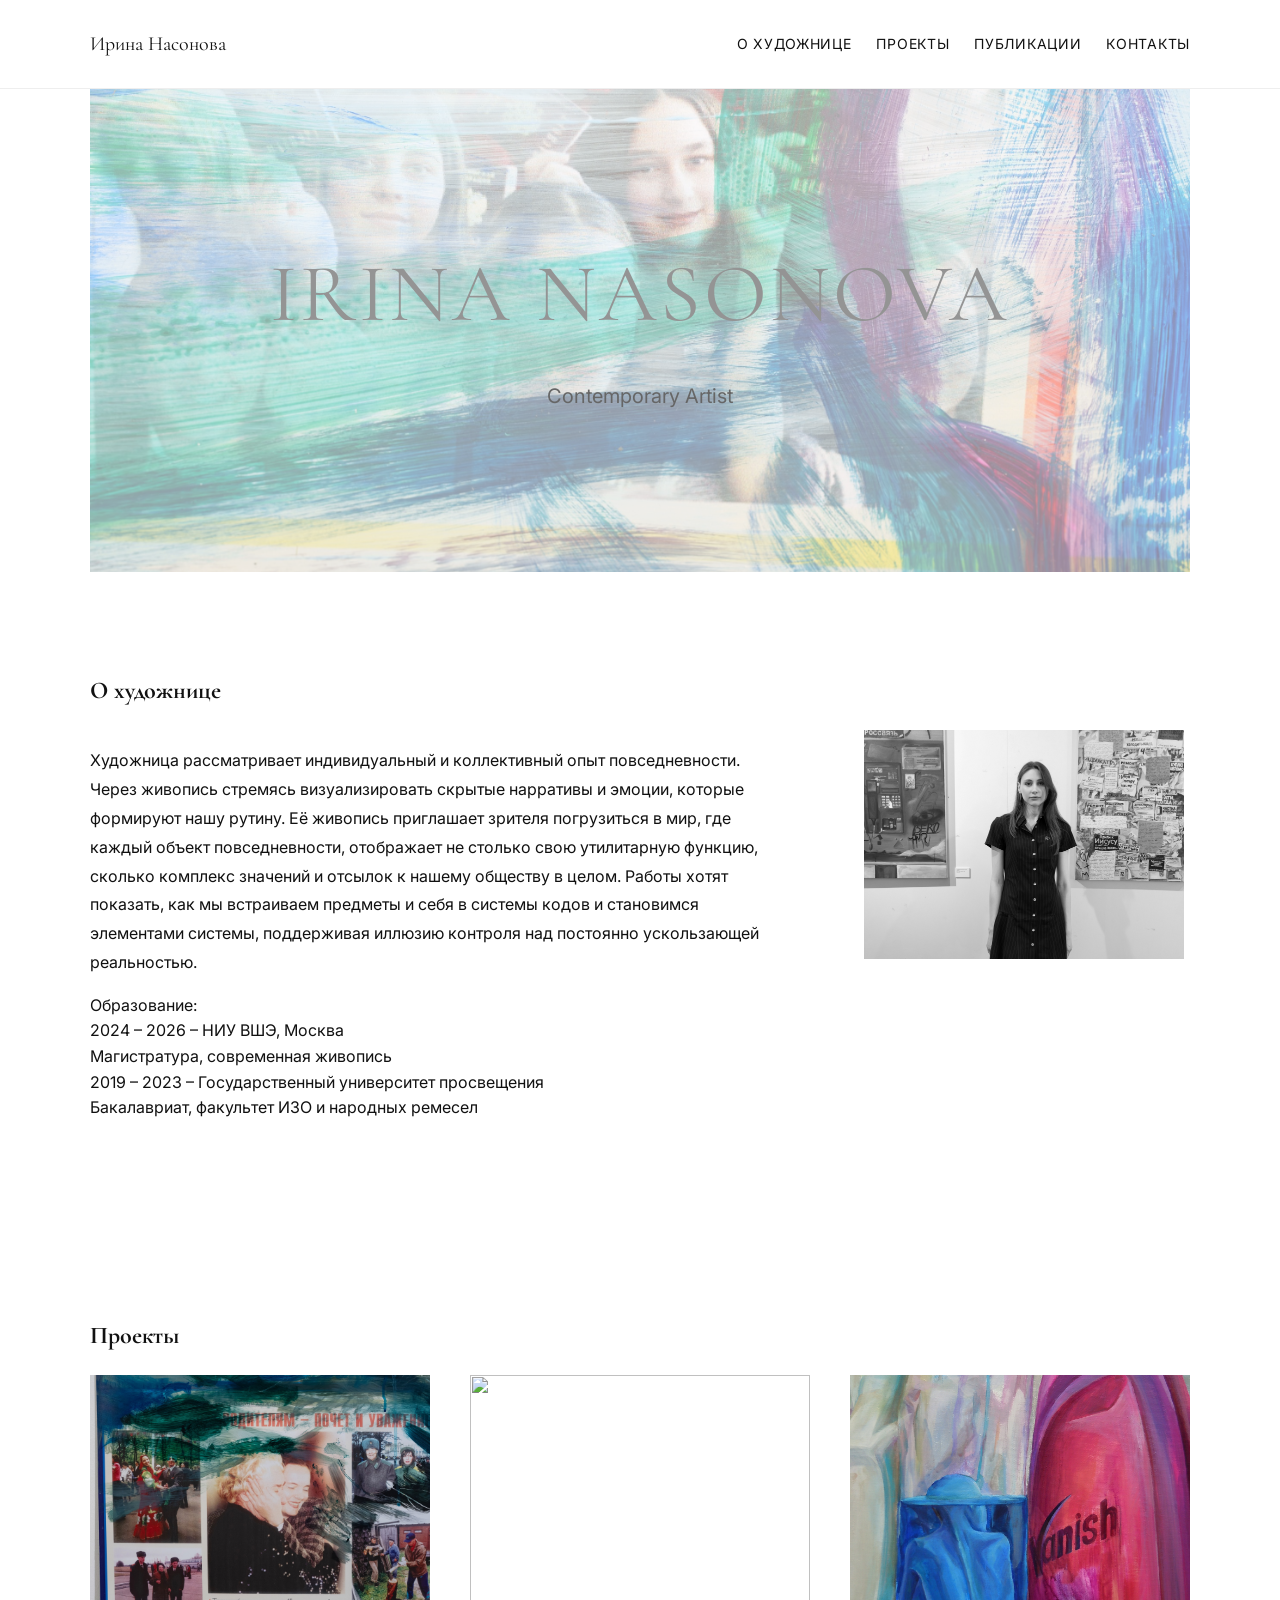
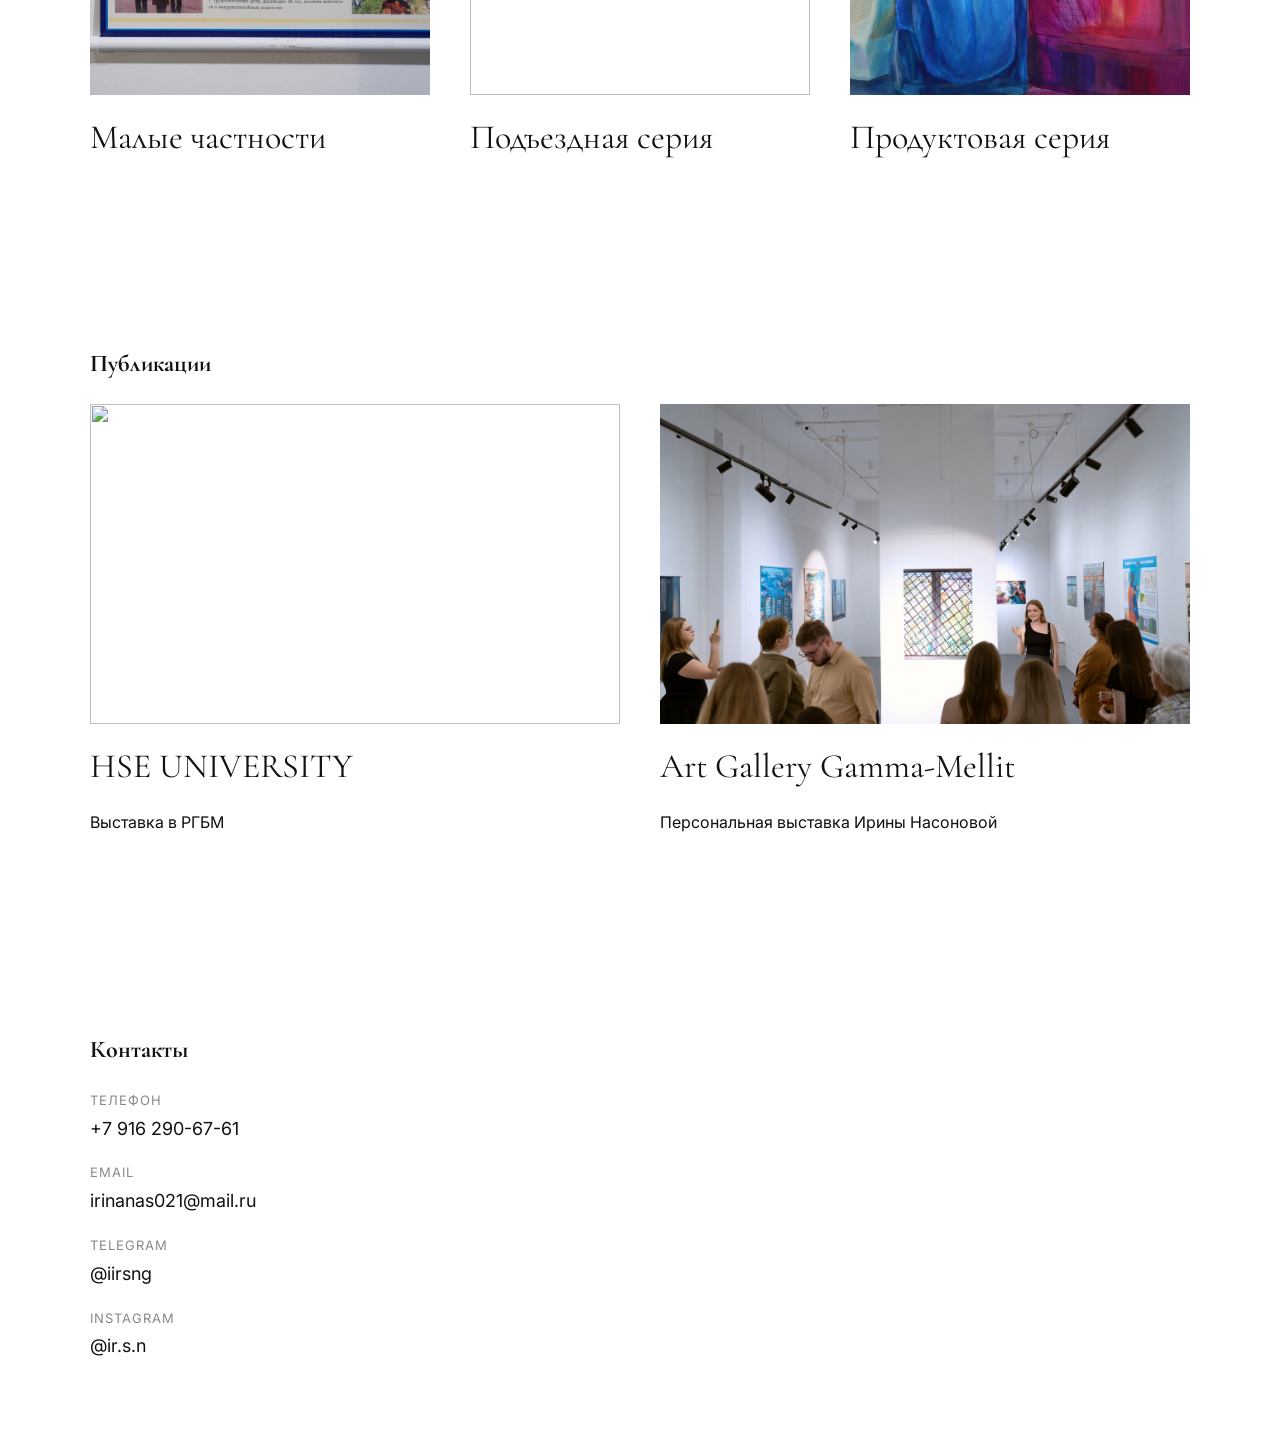
==== commit f958aaa8: "Update index.html" ====
--- a/index.html
+++ b/index.html
@@ -47,7 +47,7 @@
 
 <div>
 <p class="lead">
-Художница рассматривает индивидуальный и коллективный опыт повседневности. Через живопись стремясь визуализировать скрытые нарративы и эмоции, которые формируют нашу рутину. Её живопись приглашает зрителя погрузиться в мир, где каждый объект повседневности, отображает не столько свою утилитарную функцию, сколько комплекс значений и отсылок к нашему обществу в целом. Работы хотят показать, как мы встраиваем предметы и себя в системы кодов, поддерживая иллюзию контроля над постоянно ускользающей реальностью, а сами мы сами становимся элементами системы.
+Художница рассматривает индивидуальный и коллективный опыт повседневности. Через живопись стремясь визуализировать скрытые нарративы и эмоции, которые формируют нашу рутину. Её живопись приглашает зрителя погрузиться в мир, где каждый объект повседневности, отображает не столько свою утилитарную функцию, сколько комплекс значений и отсылок к нашему обществу в целом. Работы хотят показать, как мы встраиваем предметы и себя в системы кодов и становимся элементами системы, поддерживая иллюзию контроля над постоянно ускользающей реальностью.
 </p>
 Образование: <br>
 2024 – 2026 – НИУ ВШЭ, Москва <br>
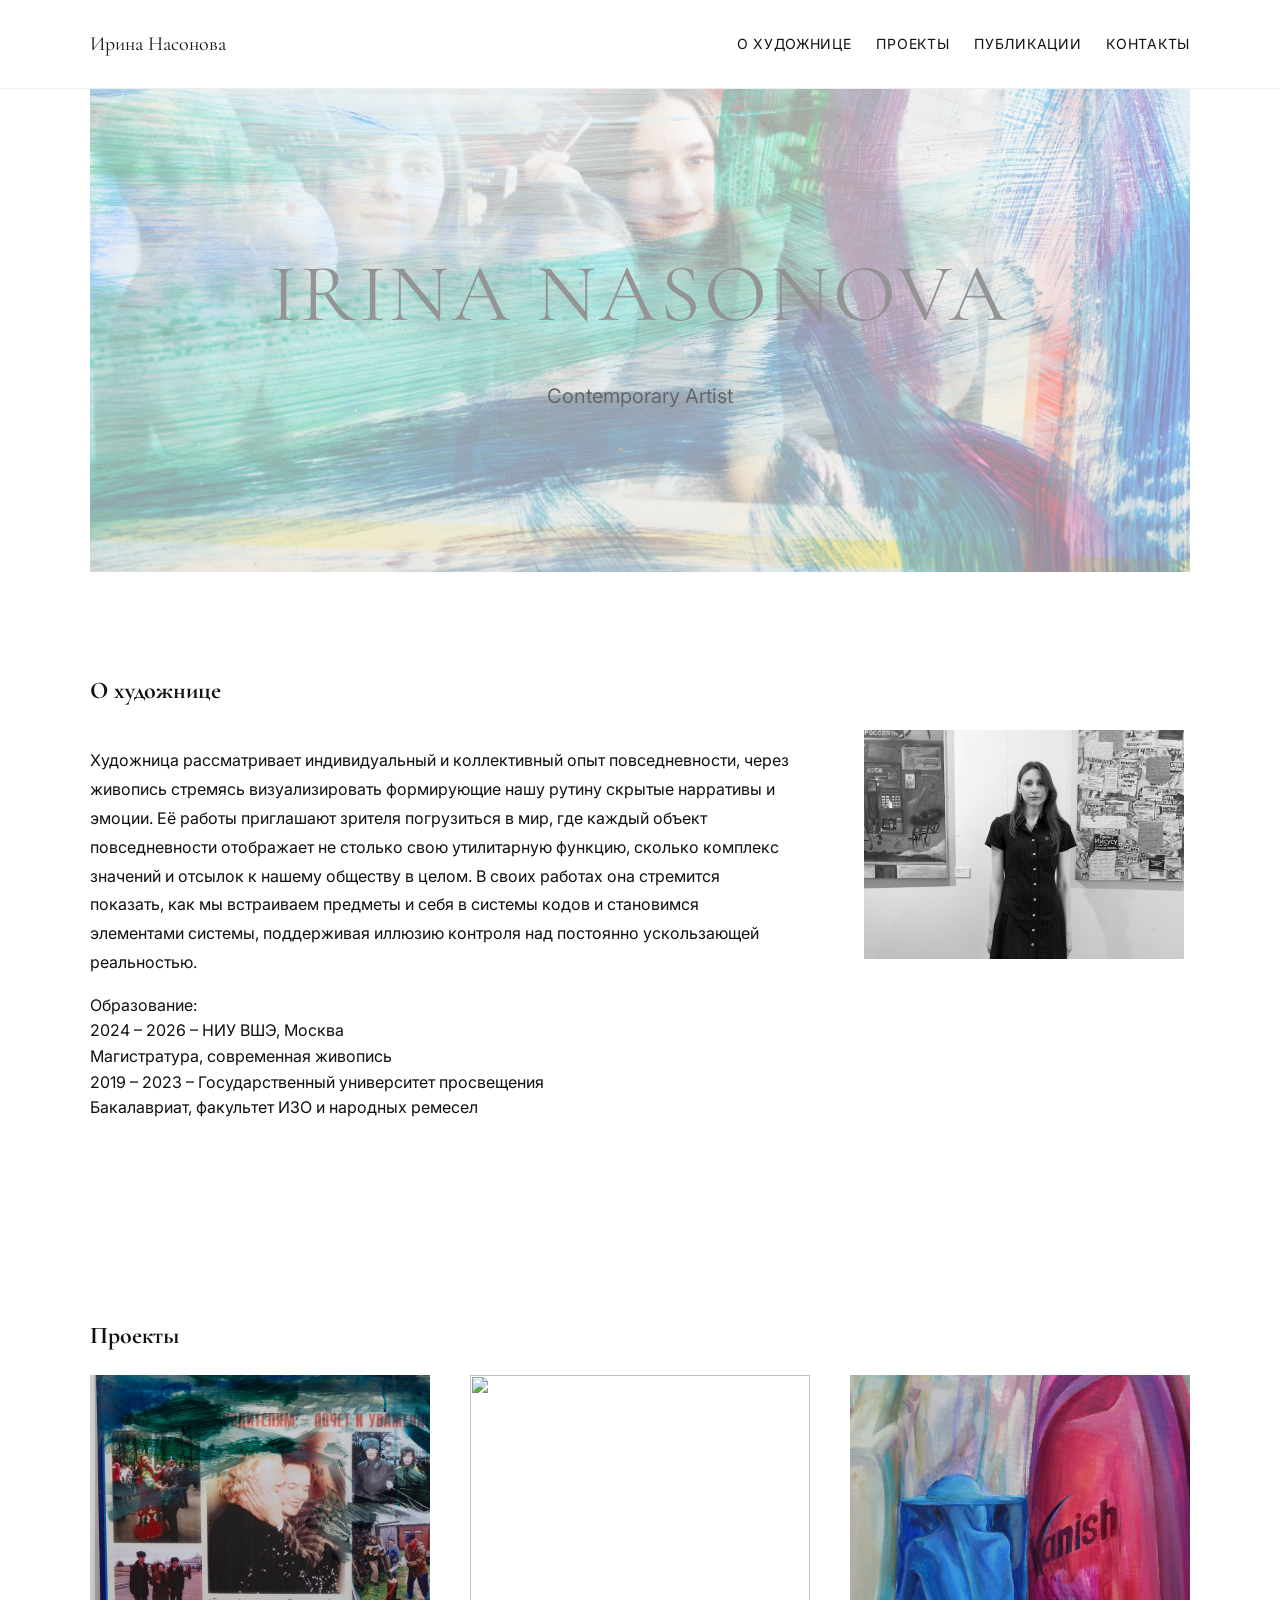
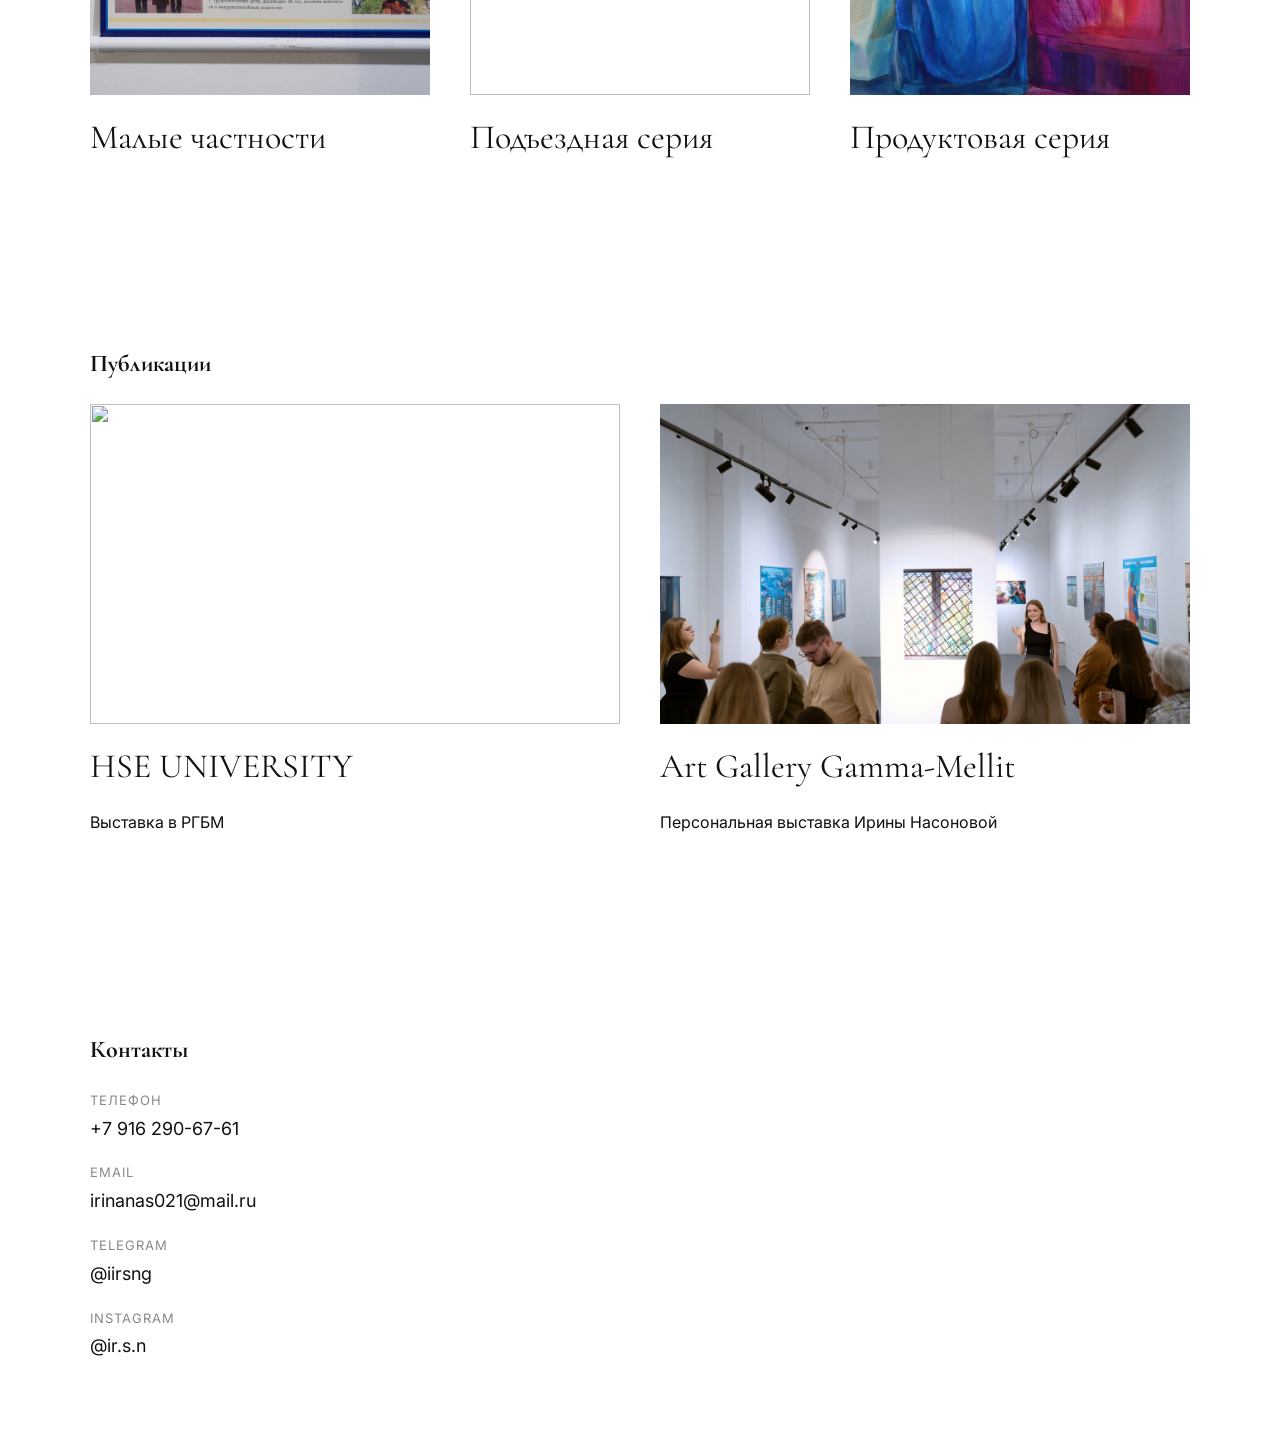
==== commit 6e77e973: "Update index.html" ====
--- a/index.html
+++ b/index.html
@@ -47,7 +47,7 @@
 
 <div>
 <p class="lead">
-Художница рассматривает индивидуальный и коллективный опыт повседневности. Через живопись стремясь визуализировать скрытые нарративы и эмоции, которые формируют нашу рутину. Её живопись приглашает зрителя погрузиться в мир, где каждый объект повседневности, отображает не столько свою утилитарную функцию, сколько комплекс значений и отсылок к нашему обществу в целом. Работы хотят показать, как мы встраиваем предметы и себя в системы кодов и становимся элементами системы, поддерживая иллюзию контроля над постоянно ускользающей реальностью.
+Художница рассматривает индивидуальный и коллективный опыт повседневности, через живопись стремясь визуализировать формирующие нашу рутину скрытые нарративы и эмоции. Её работы приглашают зрителя погрузиться в мир, где каждый объект повседневности отображает не столько свою утилитарную функцию, сколько комплекс значений и отсылок к нашему обществу в целом. В своих работах она стремится показать, как мы встраиваем предметы и себя в системы кодов и становимся элементами системы, поддерживая иллюзию контроля над постоянно ускользающей реальностью.
 </p>
 Образование: <br>
 2024 – 2026 – НИУ ВШЭ, Москва <br>
